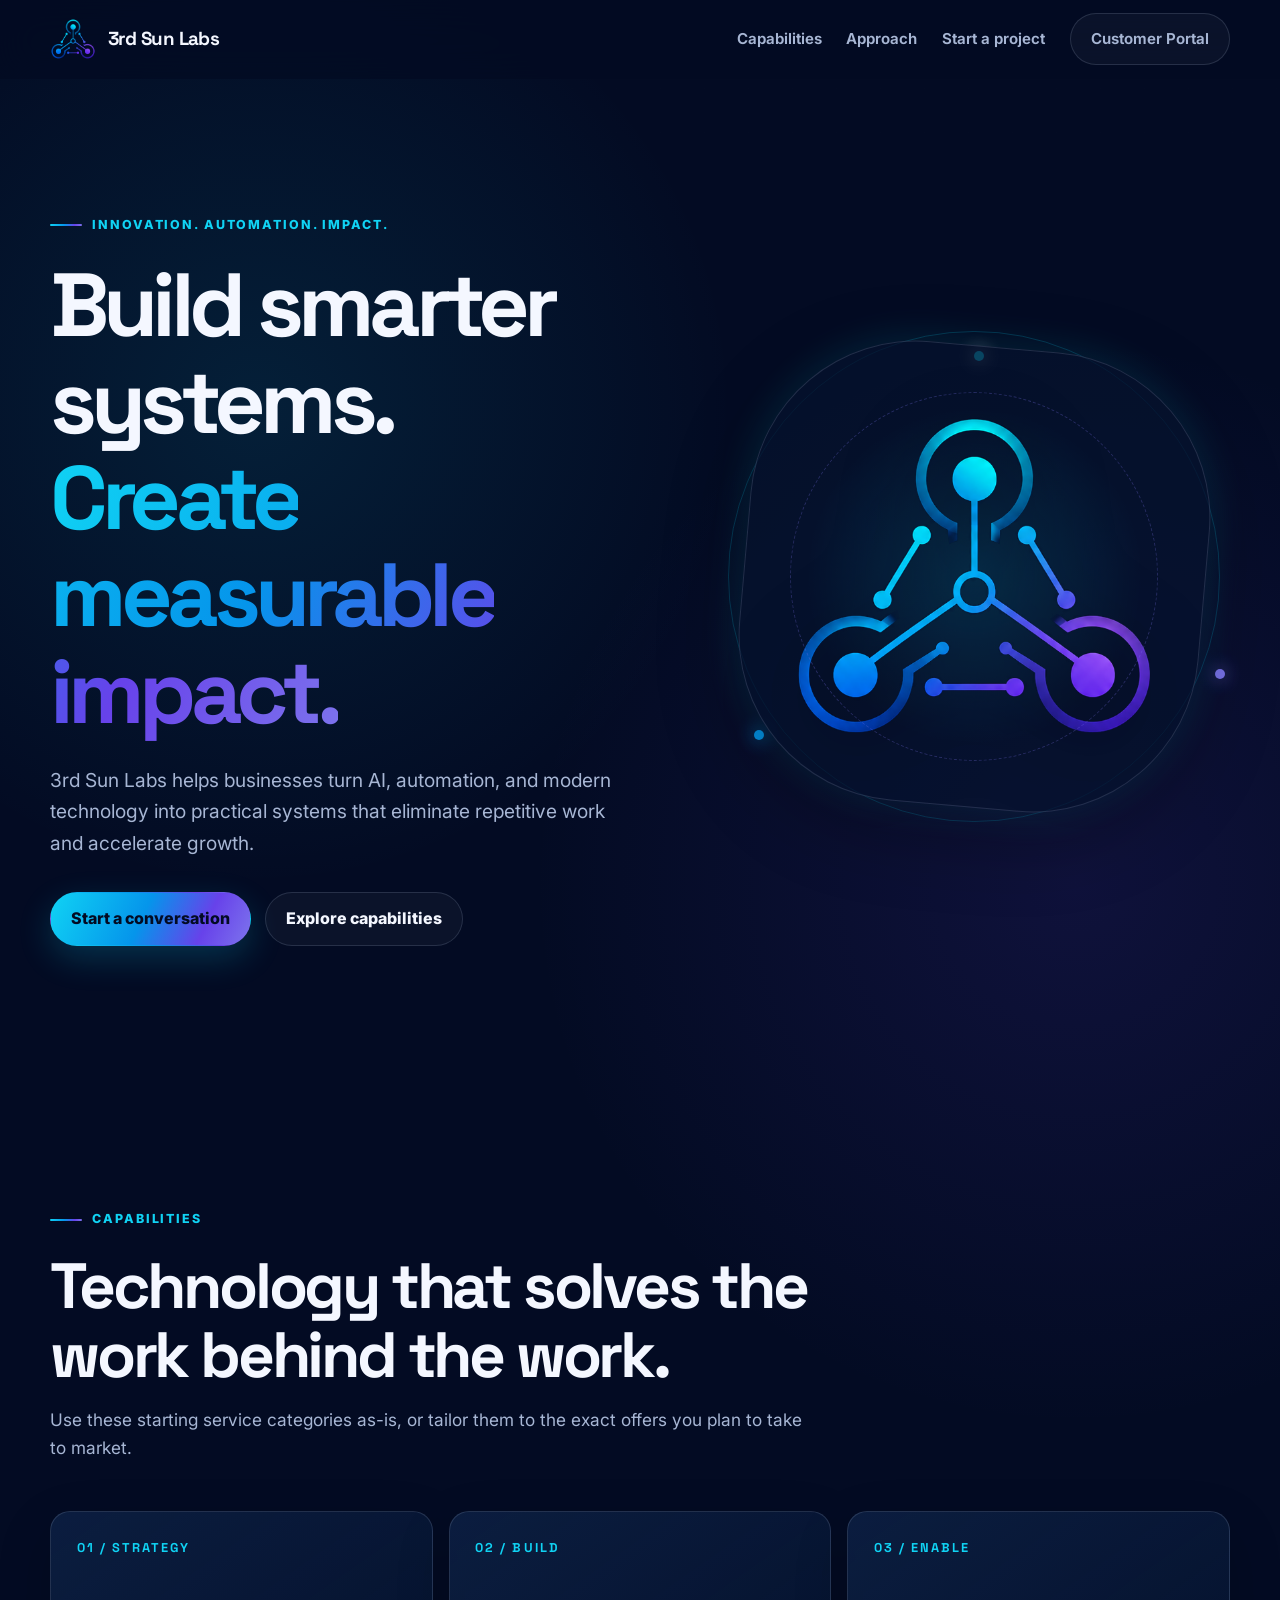
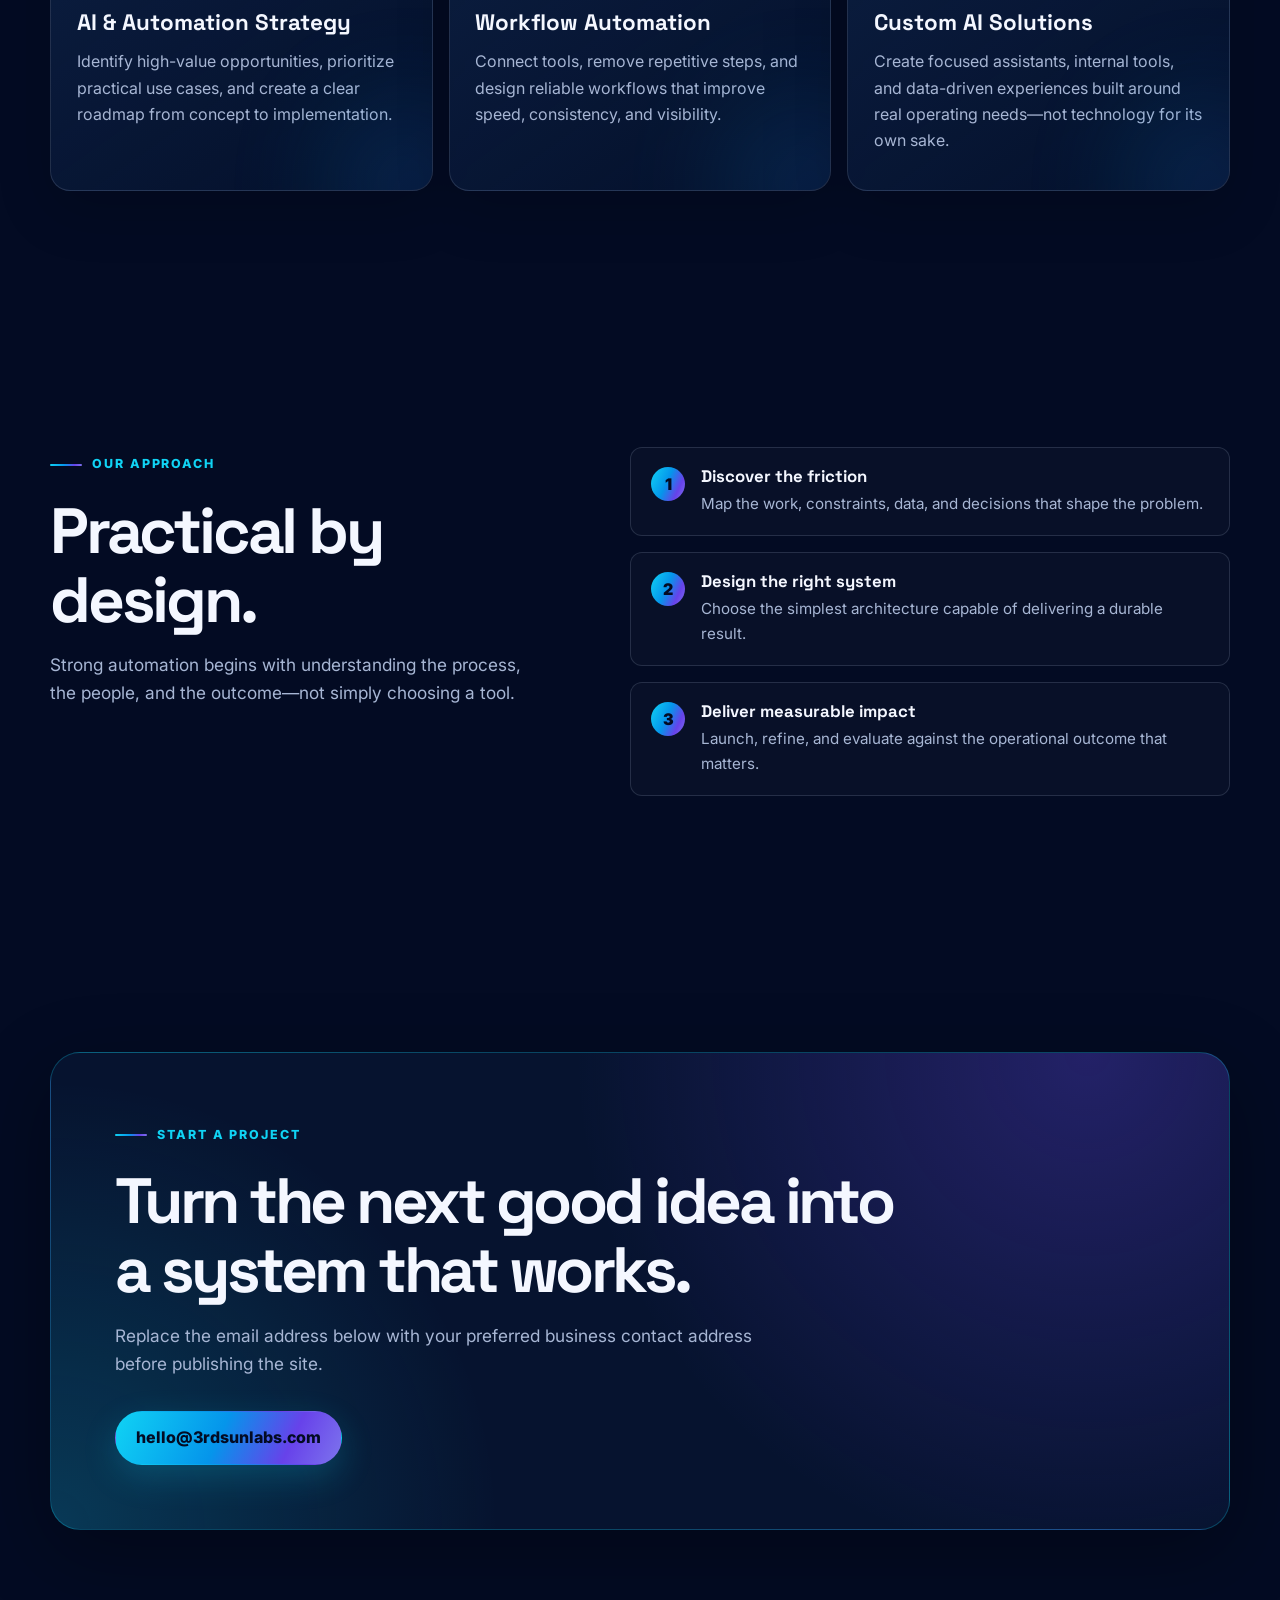
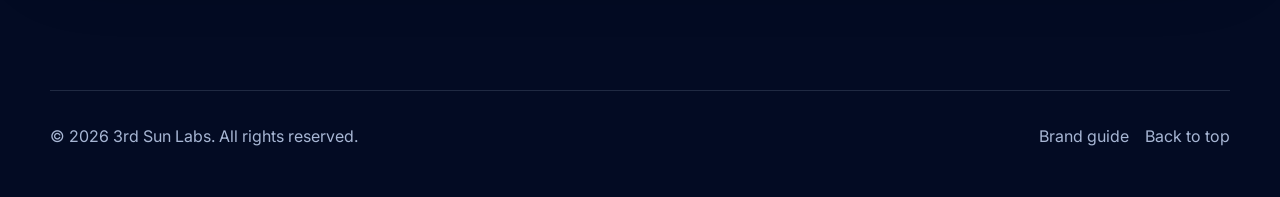
==== index.html @ 81e0de6b "Add Customer Portal nav CTA, level the header links Capabilities, Approach, and Start a project now " ====
<!doctype html>
<html lang="en">
<head>
  <meta charset="utf-8">
  <meta name="viewport" content="width=device-width, initial-scale=1">
  <title>3rd Sun Labs | Innovation. Automation. Impact.</title>
  <meta name="description" content="3rd Sun Labs helps organizations apply AI, automation, and modern systems to eliminate repetitive work and create measurable impact.">
  <meta name="theme-color" content="#030B23">

  <!-- Replace the URL below if your final domain is different. -->
  <link rel="canonical" href="https://3rdsunlabs.com/">

  <meta property="og:type" content="website">
  <meta property="og:title" content="3rd Sun Labs">
  <meta property="og:description" content="Innovation. Automation. Impact.">
  <meta property="og:image" content="assets/og-image.png">
  <meta property="og:url" content="https://3rdsunlabs.com/">
  <meta name="twitter:card" content="summary_large_image">

  <link rel="icon" href="favicon.ico" sizes="any">
  <link rel="icon" type="image/png" sizes="32x32" href="assets/favicon-32.png">
  <link rel="apple-touch-icon" href="assets/apple-touch-icon.png">
  <link rel="manifest" href="site.webmanifest">

  <link rel="preconnect" href="https://fonts.googleapis.com">
  <link rel="preconnect" href="https://fonts.gstatic.com" crossorigin>
  <link href="https://fonts.googleapis.com/css2?family=Inter:wght@400;500;600;700;800&family=Space+Grotesk:wght@500;600;700&display=swap" rel="stylesheet">
  <link rel="stylesheet" href="styles.css">
</head>
<body>
  <a class="skip-link" href="#main">Skip to content</a>

  <header class="site-header">
    <div class="container nav">
      <a class="brand" href="#top" aria-label="3rd Sun Labs home">
        <img src="assets/logo-icon-transparent.png" alt="" width="46" height="46">
        <span class="brand-name">3rd Sun Labs</span>
      </a>

      <button class="nav-toggle" type="button" aria-expanded="false" aria-controls="main-navigation" aria-label="Toggle navigation">
        ☰
      </button>

      <nav class="nav-links" id="main-navigation" aria-label="Primary navigation">
        <a href="#capabilities">Capabilities</a>
        <a href="#approach">Approach</a>
        <a href="#contact">Start a project</a>
        <!-- Placeholder: point at the client automation hub once it exists. -->
        <a class="button button-secondary" href="#">Customer Portal</a>
      </nav>
    </div>
  </header>

  <main id="main">
    <section class="hero" id="top">
      <div class="container hero-grid">
        <div>
          <div class="eyebrow">Innovation. Automation. Impact.</div>
          <h1>
            Build smarter systems.
            <span class="gradient-text">Create measurable impact.</span>
          </h1>
          <p class="hero-copy">
            3rd Sun Labs helps businesses turn AI, automation, and modern technology
            into practical systems that eliminate repetitive work and accelerate growth.
          </p>
          <div class="actions">
            <a class="button button-primary" href="#contact">Start a conversation</a>
            <a class="button button-secondary" href="#capabilities">Explore capabilities</a>
          </div>
        </div>

        <div class="hero-visual" aria-hidden="true">
          <span class="orbit-dot one"></span>
          <span class="orbit-dot two"></span>
          <span class="orbit-dot three"></span>
          <div class="hero-icon-shell">
            <img src="assets/logo-icon-transparent.png" alt="">
          </div>
        </div>
      </div>
    </section>

    <section class="section" id="capabilities">
      <div class="container">
        <div class="section-heading">
          <div class="eyebrow">Capabilities</div>
          <h2>Technology that solves the work behind the work.</h2>
          <p>
            Use these starting service categories as-is, or tailor them to the exact
            offers you plan to take to market.
          </p>
        </div>

        <div class="card-grid">
          <article class="card">
            <div class="card-number">01 / STRATEGY</div>
            <h3>AI &amp; Automation Strategy</h3>
            <p>
              Identify high-value opportunities, prioritize practical use cases, and
              create a clear roadmap from concept to implementation.
            </p>
          </article>

          <article class="card">
            <div class="card-number">02 / BUILD</div>
            <h3>Workflow Automation</h3>
            <p>
              Connect tools, remove repetitive steps, and design reliable workflows
              that improve speed, consistency, and visibility.
            </p>
          </article>

          <article class="card">
            <div class="card-number">03 / ENABLE</div>
            <h3>Custom AI Solutions</h3>
            <p>
              Create focused assistants, internal tools, and data-driven experiences
              built around real operating needs—not technology for its own sake.
            </p>
          </article>
        </div>
      </div>
    </section>

    <section class="section" id="approach">
      <div class="container split">
        <div class="section-heading">
          <div class="eyebrow">Our approach</div>
          <h2>Practical by design.</h2>
          <p>
            Strong automation begins with understanding the process, the people, and
            the outcome—not simply choosing a tool.
          </p>
        </div>

        <div class="principles">
          <article class="principle">
            <div class="principle-mark">1</div>
            <div>
              <h3>Discover the friction</h3>
              <p>Map the work, constraints, data, and decisions that shape the problem.</p>
            </div>
          </article>

          <article class="principle">
            <div class="principle-mark">2</div>
            <div>
              <h3>Design the right system</h3>
              <p>Choose the simplest architecture capable of delivering a durable result.</p>
            </div>
          </article>

          <article class="principle">
            <div class="principle-mark">3</div>
            <div>
              <h3>Deliver measurable impact</h3>
              <p>Launch, refine, and evaluate against the operational outcome that matters.</p>
            </div>
          </article>
        </div>
      </div>
    </section>

    <section class="section" id="contact">
      <div class="container">
        <div class="cta">
          <div class="eyebrow">Start a project</div>
          <h2>Turn the next good idea into a system that works.</h2>
          <p>
            Replace the email address below with your preferred business contact address
            before publishing the site.
          </p>
          <a class="button button-primary" href="mailto:hello@3rdsunlabs.com">
            hello@3rdsunlabs.com
          </a>
        </div>
      </div>
    </section>
  </main>

  <footer class="site-footer">
    <div class="container footer-inner">
      <p>© <span data-year></span> 3rd Sun Labs. All rights reserved.</p>
      <div class="footer-links">
        <a href="brand-guide.html">Brand guide</a>
        <a href="#top">Back to top</a>
      </div>
    </div>
  </footer>

  <script src="script.js"></script>
</body>
</html>
---- styles.css ----
@import url("./tokens.css");

*,
*::before,
*::after {
  box-sizing: border-box;
}

html {
  scroll-behavior: smooth;
}

body {
  margin: 0;
  min-width: 320px;
  background:
    radial-gradient(circle at 20% 12%, rgba(16, 211, 244, 0.10), transparent 30rem),
    radial-gradient(circle at 84% 26%, rgba(103, 66, 234, 0.12), transparent 34rem),
    var(--color-bg);
  color: var(--color-text);
  font-family: var(--font-body);
  line-height: 1.65;
  text-rendering: optimizeLegibility;
}

body::before {
  content: "";
  position: fixed;
  inset: 0;
  z-index: -1;
  opacity: 0.20;
  pointer-events: none;
  background-image:
    linear-gradient(rgba(255, 255, 255, 0.025) 1px, transparent 1px),
    linear-gradient(90deg, rgba(255, 255, 255, 0.025) 1px, transparent 1px);
  background-size: 44px 44px;
  mask-image: linear-gradient(to bottom, black, transparent 78%);
}

img {
  max-width: 100%;
  display: block;
}

a {
  color: inherit;
}

button,
input,
textarea {
  font: inherit;
}

.container {
  width: min(calc(100% - 2rem), var(--container));
  margin-inline: auto;
}

.skip-link {
  position: fixed;
  top: 0.75rem;
  left: 0.75rem;
  z-index: 999;
  transform: translateY(-150%);
  padding: 0.75rem 1rem;
  color: var(--navy-950);
  background: var(--white);
  border-radius: 0.5rem;
}

.skip-link:focus {
  transform: none;
}

.site-header {
  position: sticky;
  top: 0;
  z-index: 20;
  border-bottom: 1px solid transparent;
  background: rgba(3, 11, 35, 0.68);
  backdrop-filter: blur(18px);
  transition: border-color var(--transition), background var(--transition);
}

.site-header.is-scrolled {
  border-color: var(--color-border);
  background: rgba(3, 11, 35, 0.90);
}

.nav {
  min-height: 78px;
  display: flex;
  align-items: center;
  justify-content: space-between;
  gap: 1.25rem;
}

.brand {
  display: inline-flex;
  align-items: center;
  gap: 0.75rem;
  color: var(--white);
  text-decoration: none;
  font-family: var(--font-display);
  font-weight: 700;
  letter-spacing: -0.035em;
}

.brand img {
  width: 46px;
  height: 46px;
  object-fit: contain;
}

.brand-name {
  font-size: 1.18rem;
}

.nav-links {
  display: flex;
  align-items: center;
  gap: 1.55rem;
}

.nav-links a {
  color: var(--color-text-muted);
  text-decoration: none;
  font-size: 0.94rem;
  font-weight: 650;
  transition: color var(--transition);
}

.nav-links a:hover,
.nav-links a:focus-visible {
  color: var(--white);
}

.nav-toggle {
  display: none;
  width: 44px;
  height: 44px;
  border: 1px solid var(--color-border);
  border-radius: 12px;
  color: var(--white);
  background: rgba(255, 255, 255, 0.04);
}

.hero {
  min-height: calc(100vh - 78px);
  display: grid;
  align-items: center;
  padding: clamp(5rem, 10vw, 8rem) 0;
  overflow: hidden;
}

.hero-grid {
  display: grid;
  grid-template-columns: minmax(0, 1.05fr) minmax(380px, 0.95fr);
  align-items: center;
  gap: clamp(3rem, 8vw, 7rem);
}

.eyebrow {
  display: inline-flex;
  align-items: center;
  gap: 0.65rem;
  margin-bottom: 1.35rem;
  color: var(--cyan-400);
  font-size: 0.78rem;
  font-weight: 800;
  letter-spacing: 0.15em;
  text-transform: uppercase;
}

.eyebrow::before {
  content: "";
  width: 32px;
  height: 2px;
  background: var(--brand-gradient);
  border-radius: 999px;
}

h1,
h2,
h3 {
  margin-top: 0;
  font-family: var(--font-display);
  line-height: 1.08;
}

h1 {
  max-width: 790px;
  margin-bottom: 1.5rem;
  font-size: clamp(3rem, 7vw, 6.6rem);
  letter-spacing: -0.065em;
}

.gradient-text {
  color: transparent;
  background: var(--brand-gradient);
  background-clip: text;
  -webkit-background-clip: text;
}

.hero-copy {
  max-width: 690px;
  margin: 0 0 2rem;
  color: var(--color-text-muted);
  font-size: clamp(1.05rem, 1.5vw, 1.22rem);
}

.actions {
  display: flex;
  flex-wrap: wrap;
  gap: 0.9rem;
}

.button {
  min-height: 50px;
  display: inline-flex;
  align-items: center;
  justify-content: center;
  padding: 0.8rem 1.25rem;
  border: 1px solid transparent;
  border-radius: 999px;
  text-decoration: none;
  font-weight: 800;
  transition:
    transform var(--transition),
    border-color var(--transition),
    background var(--transition),
    box-shadow var(--transition);
}

.button:hover {
  transform: translateY(-2px);
}

.button-primary {
  color: var(--navy-950);
  background: var(--brand-gradient);
  box-shadow: 0 12px 34px rgba(16, 211, 244, 0.2);
}

.button-secondary {
  color: var(--white);
  border-color: var(--color-border);
  background: rgba(255, 255, 255, 0.035);
}

.button-secondary:hover {
  border-color: rgba(16, 211, 244, 0.52);
  background: rgba(16, 211, 244, 0.07);
}

.hero-visual {
  position: relative;
  aspect-ratio: 1;
  display: grid;
  place-items: center;
}

.hero-visual::before,
.hero-visual::after {
  content: "";
  position: absolute;
  border-radius: 50%;
}

.hero-visual::before {
  inset: 2%;
  border: 1px solid rgba(16, 211, 244, 0.20);
  animation: spin 28s linear infinite;
}

.hero-visual::after {
  inset: 14%;
  border: 1px dashed rgba(125, 116, 237, 0.28);
  animation: spin-reverse 22s linear infinite;
}

.hero-icon-shell {
  width: min(90%, 520px);
  aspect-ratio: 1;
  position: relative;
  display: grid;
  place-items: center;
  border: 1px solid var(--color-border);
  border-radius: 36%;
  background:
    radial-gradient(circle, rgba(16, 211, 244, 0.15), transparent 52%),
    rgba(6, 19, 47, 0.74);
  box-shadow: var(--surface-shadow), var(--brand-glow);
  transform: rotate(5deg);
}

.hero-icon-shell img {
  width: 82%;
  transform: rotate(-5deg);
  filter: drop-shadow(0 22px 38px rgba(0, 0, 0, 0.34));
}

.orbit-dot {
  position: absolute;
  width: 10px;
  height: 10px;
  border-radius: 50%;
  background: var(--cyan-400);
  box-shadow: 0 0 18px currentColor;
}

.orbit-dot.one {
  top: 6%;
  left: 50%;
}

.orbit-dot.two {
  right: 1%;
  bottom: 30%;
  color: var(--violet-400);
  background: currentColor;
}

.orbit-dot.three {
  left: 7%;
  bottom: 18%;
  color: var(--blue-500);
  background: currentColor;
}

.section {
  padding: clamp(5rem, 10vw, 8rem) 0;
}

.section-heading {
  max-width: 760px;
  margin-bottom: 3rem;
}

.section-heading h2 {
  margin-bottom: 1rem;
  font-size: clamp(2.2rem, 5vw, 4rem);
  letter-spacing: -0.05em;
}

.section-heading p {
  margin: 0;
  color: var(--color-text-muted);
  font-size: 1.08rem;
}

.card-grid {
  display: grid;
  grid-template-columns: repeat(3, minmax(0, 1fr));
  gap: 1rem;
}

.card {
  position: relative;
  min-height: 280px;
  padding: 1.6rem;
  overflow: hidden;
  border: 1px solid var(--color-border);
  border-radius: var(--radius-md);
  background: linear-gradient(
    145deg,
    rgba(13, 33, 69, 0.84),
    rgba(6, 19, 47, 0.62)
  );
  box-shadow: 0 20px 55px rgba(0, 0, 0, 0.16);
  transition: transform var(--transition), border-color var(--transition);
}

.card:hover {
  transform: translateY(-5px);
  border-color: rgba(16, 211, 244, 0.40);
}

.card::after {
  content: "";
  position: absolute;
  width: 150px;
  height: 150px;
  right: -55px;
  bottom: -70px;
  border-radius: 50%;
  background: var(--brand-gradient);
  filter: blur(60px);
  opacity: 0.22;
}

.card-number {
  margin-bottom: 3.3rem;
  color: var(--cyan-400);
  font-family: var(--font-display);
  font-size: 0.8rem;
  font-weight: 800;
  letter-spacing: 0.16em;
}

.card h3 {
  margin-bottom: 0.8rem;
  font-size: 1.4rem;
}

.card p {
  margin: 0;
  color: var(--color-text-muted);
}

.split {
  display: grid;
  grid-template-columns: 0.9fr 1.1fr;
  gap: clamp(2rem, 7vw, 6rem);
  align-items: start;
}

.principles {
  display: grid;
  gap: 1rem;
}

.principle {
  display: grid;
  grid-template-columns: auto 1fr;
  gap: 1rem;
  padding: 1.2rem 1.25rem;
  border: 1px solid var(--color-border);
  border-radius: var(--radius-sm);
  background: rgba(255, 255, 255, 0.025);
}

.principle-mark {
  width: 34px;
  height: 34px;
  display: grid;
  place-items: center;
  border-radius: 50%;
  color: var(--navy-950);
  background: var(--brand-gradient);
  font-weight: 900;
}

.principle h3 {
  margin-bottom: 0.35rem;
  font-size: 1.05rem;
}

.principle p {
  margin: 0;
  color: var(--color-text-muted);
  font-size: 0.95rem;
}

.cta {
  padding: clamp(2rem, 5vw, 4rem);
  border: 1px solid rgba(16, 211, 244, 0.26);
  border-radius: var(--radius-lg);
  background:
    radial-gradient(circle at 88% 0%, rgba(103, 66, 234, 0.30), transparent 32rem),
    radial-gradient(circle at 0% 100%, rgba(16, 211, 244, 0.20), transparent 28rem),
    var(--color-surface);
  box-shadow: var(--surface-shadow);
}

.cta h2 {
  max-width: 800px;
  margin-bottom: 1rem;
  font-size: clamp(2.3rem, 5vw, 4.5rem);
  letter-spacing: -0.055em;
}

.cta p {
  max-width: 680px;
  margin: 0 0 2rem;
  color: var(--color-text-muted);
  font-size: 1.08rem;
}

.site-footer {
  padding: 2rem 0 3rem;
  color: var(--color-text-muted);
}

.footer-inner {
  display: flex;
  align-items: center;
  justify-content: space-between;
  gap: 1rem;
  padding-top: 2rem;
  border-top: 1px solid var(--color-border);
}

.footer-inner p {
  margin: 0;
}

.footer-links {
  display: flex;
  gap: 1rem;
}

.footer-links a {
  text-decoration: none;
}

@keyframes spin {
  to {
    transform: rotate(360deg);
  }
}

@keyframes spin-reverse {
  to {
    transform: rotate(-360deg);
  }
}

@media (prefers-reduced-motion: reduce) {
  *,
  *::before,
  *::after {
    scroll-behavior: auto !important;
    animation-duration: 0.001ms !important;
    animation-iteration-count: 1 !important;
  }
}

@media (max-width: 900px) {
  .hero {
    min-height: auto;
  }

  .hero-grid,
  .split {
    grid-template-columns: 1fr;
  }

  .hero-visual {
    width: min(100%, 650px);
    margin-inline: auto;
  }

  .card-grid {
    grid-template-columns: 1fr;
  }
}

/* Nav collapses earlier than the other breakpoints: four links plus the
   Customer Portal pill run out of room before 720px. */
@media (max-width: 860px) {
  .nav-toggle {
    display: inline-grid;
    place-items: center;
  }

  .nav-links {
    position: absolute;
    top: calc(100% + 1px);
    left: 1rem;
    right: 1rem;
    display: none;
    align-items: stretch;
    flex-direction: column;
    padding: 1rem;
    border: 1px solid var(--color-border);
    border-radius: 16px;
    background: rgba(3, 11, 35, 0.98);
    box-shadow: var(--surface-shadow);
  }

  .nav-links.is-open {
    display: flex;
  }

  .nav-links .button {
    width: 100%;
  }
}

@media (max-width: 720px) {
  h1 {
    font-size: clamp(2.8rem, 16vw, 4.7rem);
  }

  .footer-inner {
    align-items: flex-start;
    flex-direction: column;
  }
}
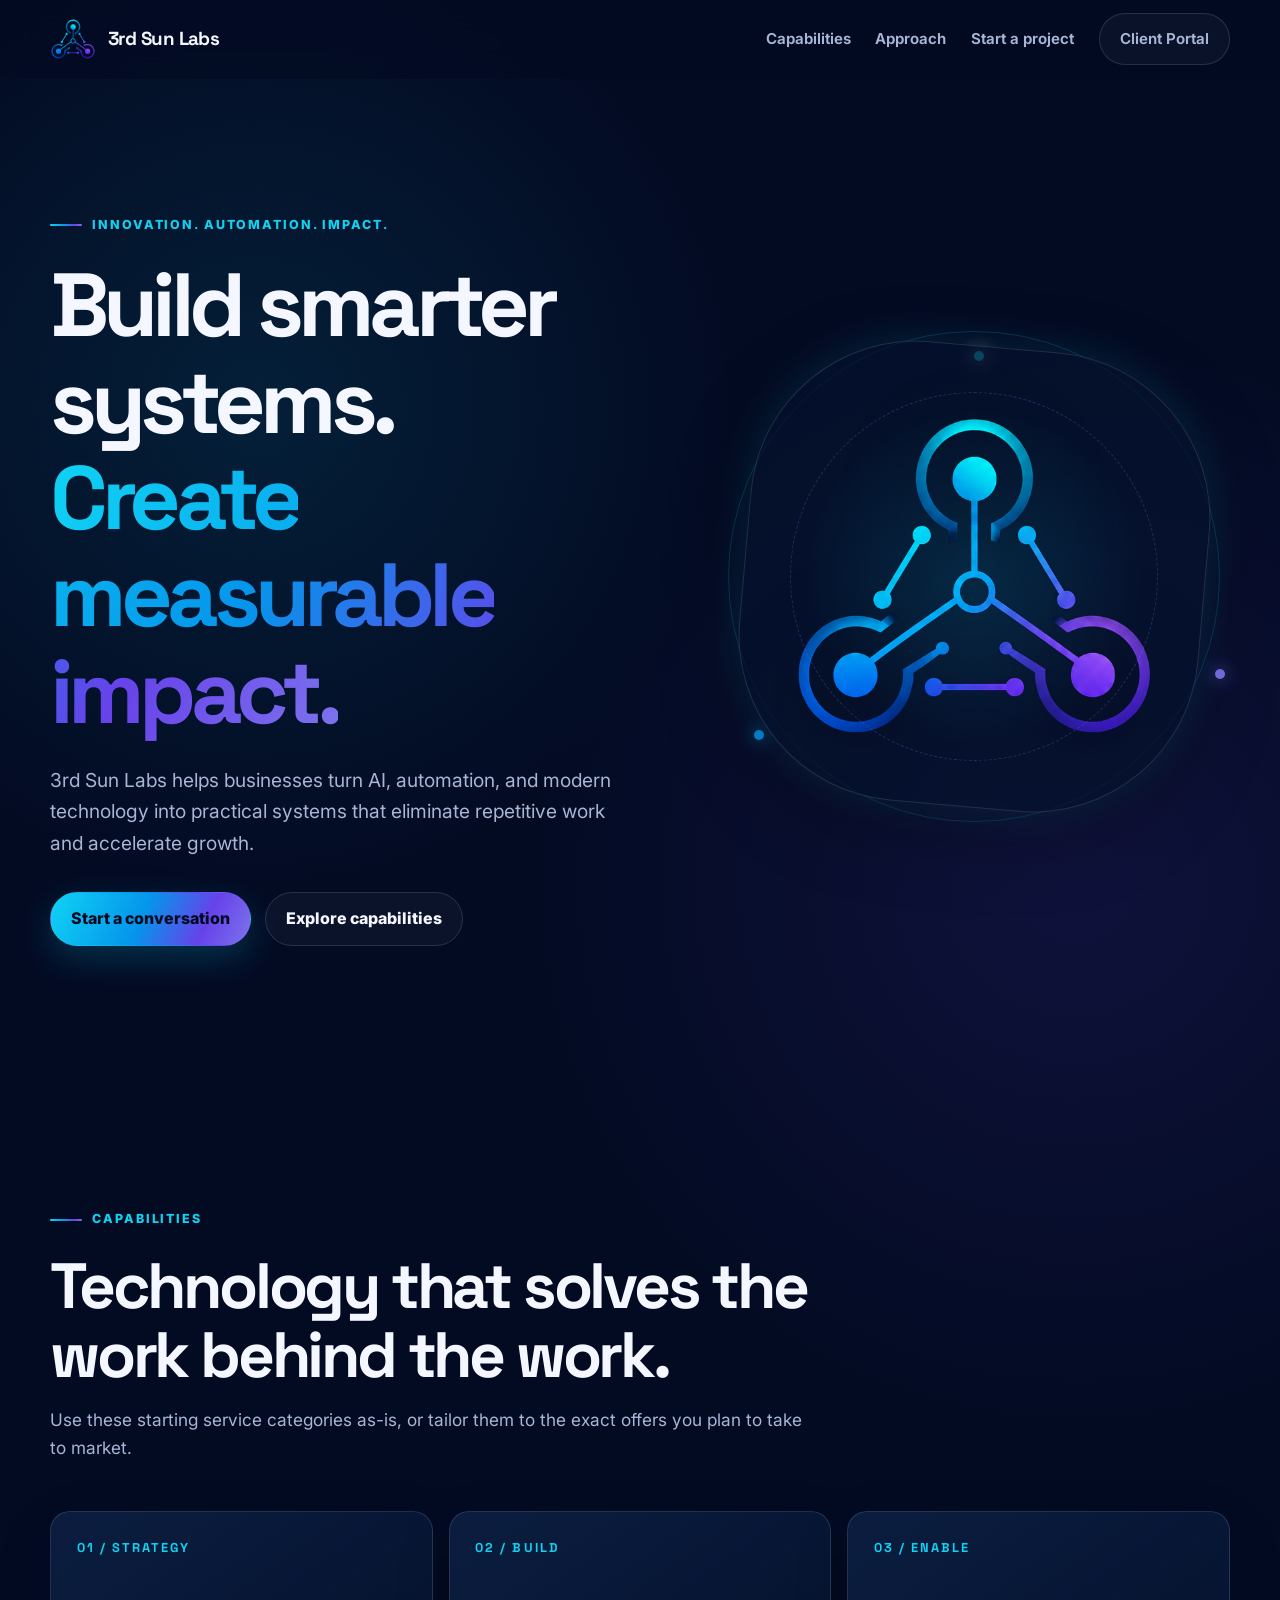
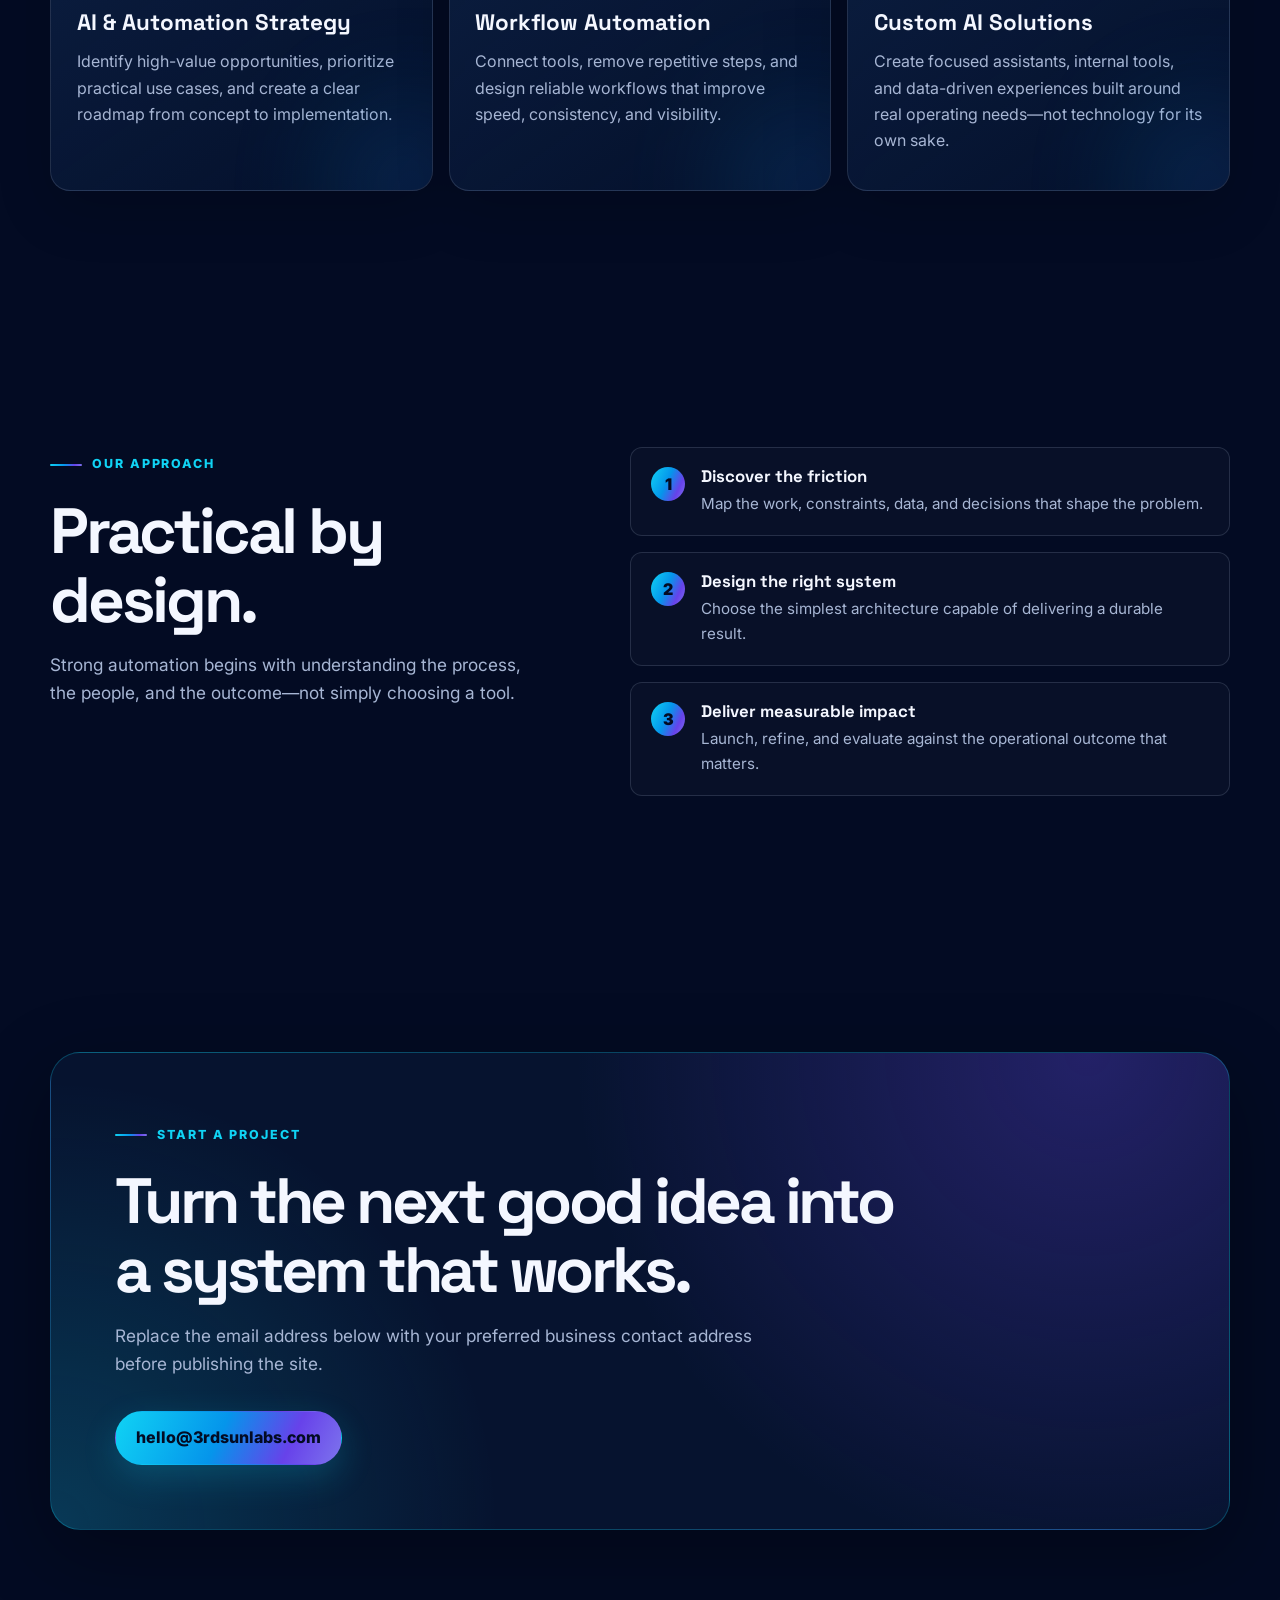
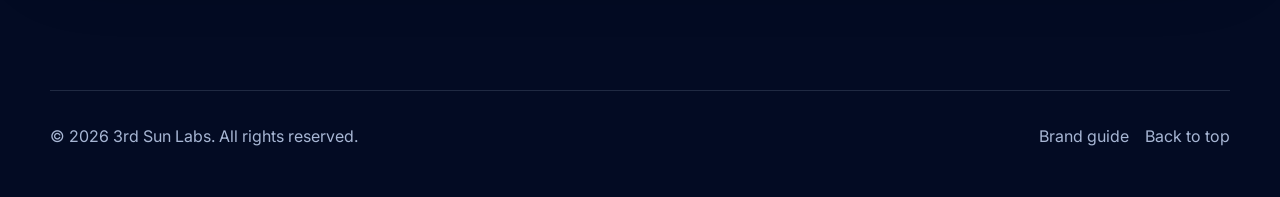
==== commit a1a7bf77: "Rename Customer Portal nav link to Client Portal Co-Authored-By: Claude Opus 5 (1M context) <noreply" ====
--- a/index.html
+++ b/index.html
@@ -46,7 +46,7 @@
         <a href="#approach">Approach</a>
         <a href="#contact">Start a project</a>
         <!-- Placeholder: point at the client automation hub once it exists. -->
-        <a class="button button-secondary" href="#">Customer Portal</a>
+        <a class="button button-secondary" href="#">Client Portal</a>
       </nav>
     </div>
   </header>
--- a/styles.css
+++ b/styles.css
@@ -548,7 +548,7 @@
 }
 
 /* Nav collapses earlier than the other breakpoints: four links plus the
-   Customer Portal pill run out of room before 720px. */
+   Client Portal pill run out of room before 720px. */
 @media (max-width: 860px) {
   .nav-toggle {
     display: inline-grid;
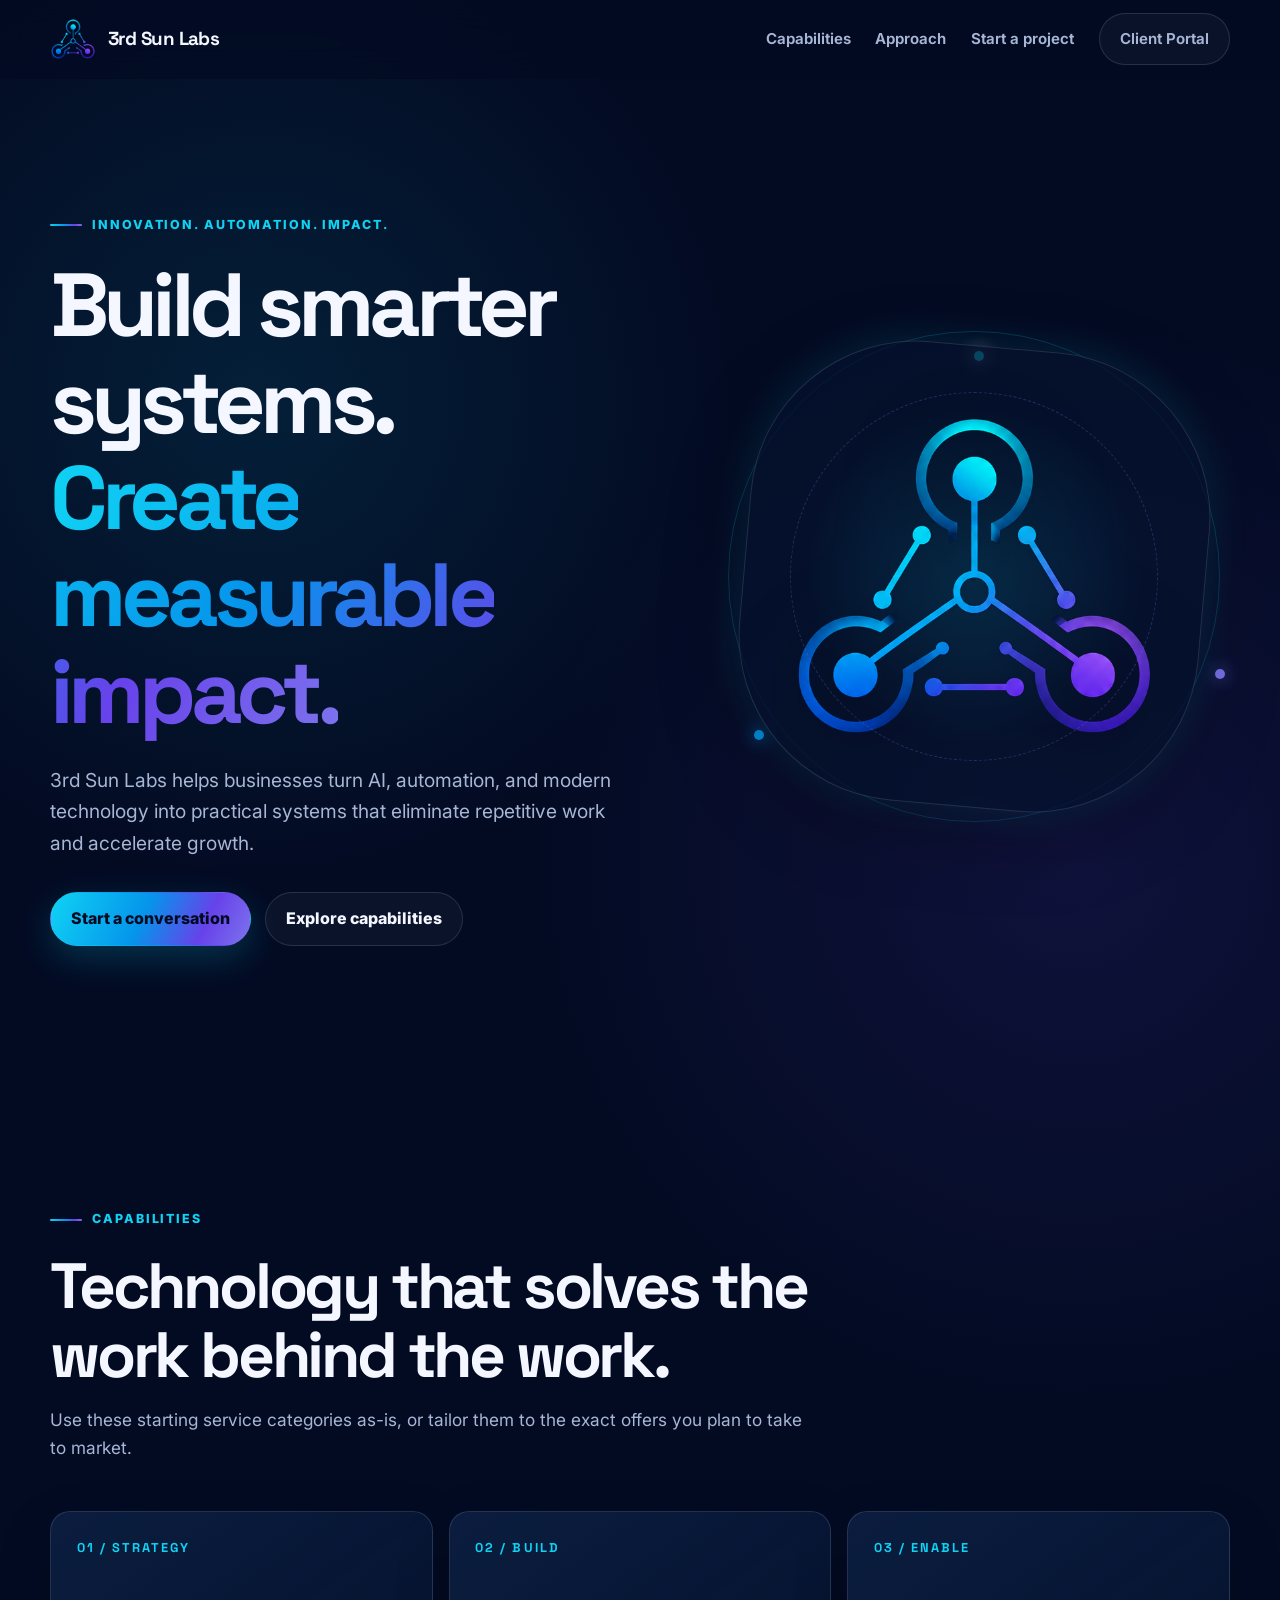
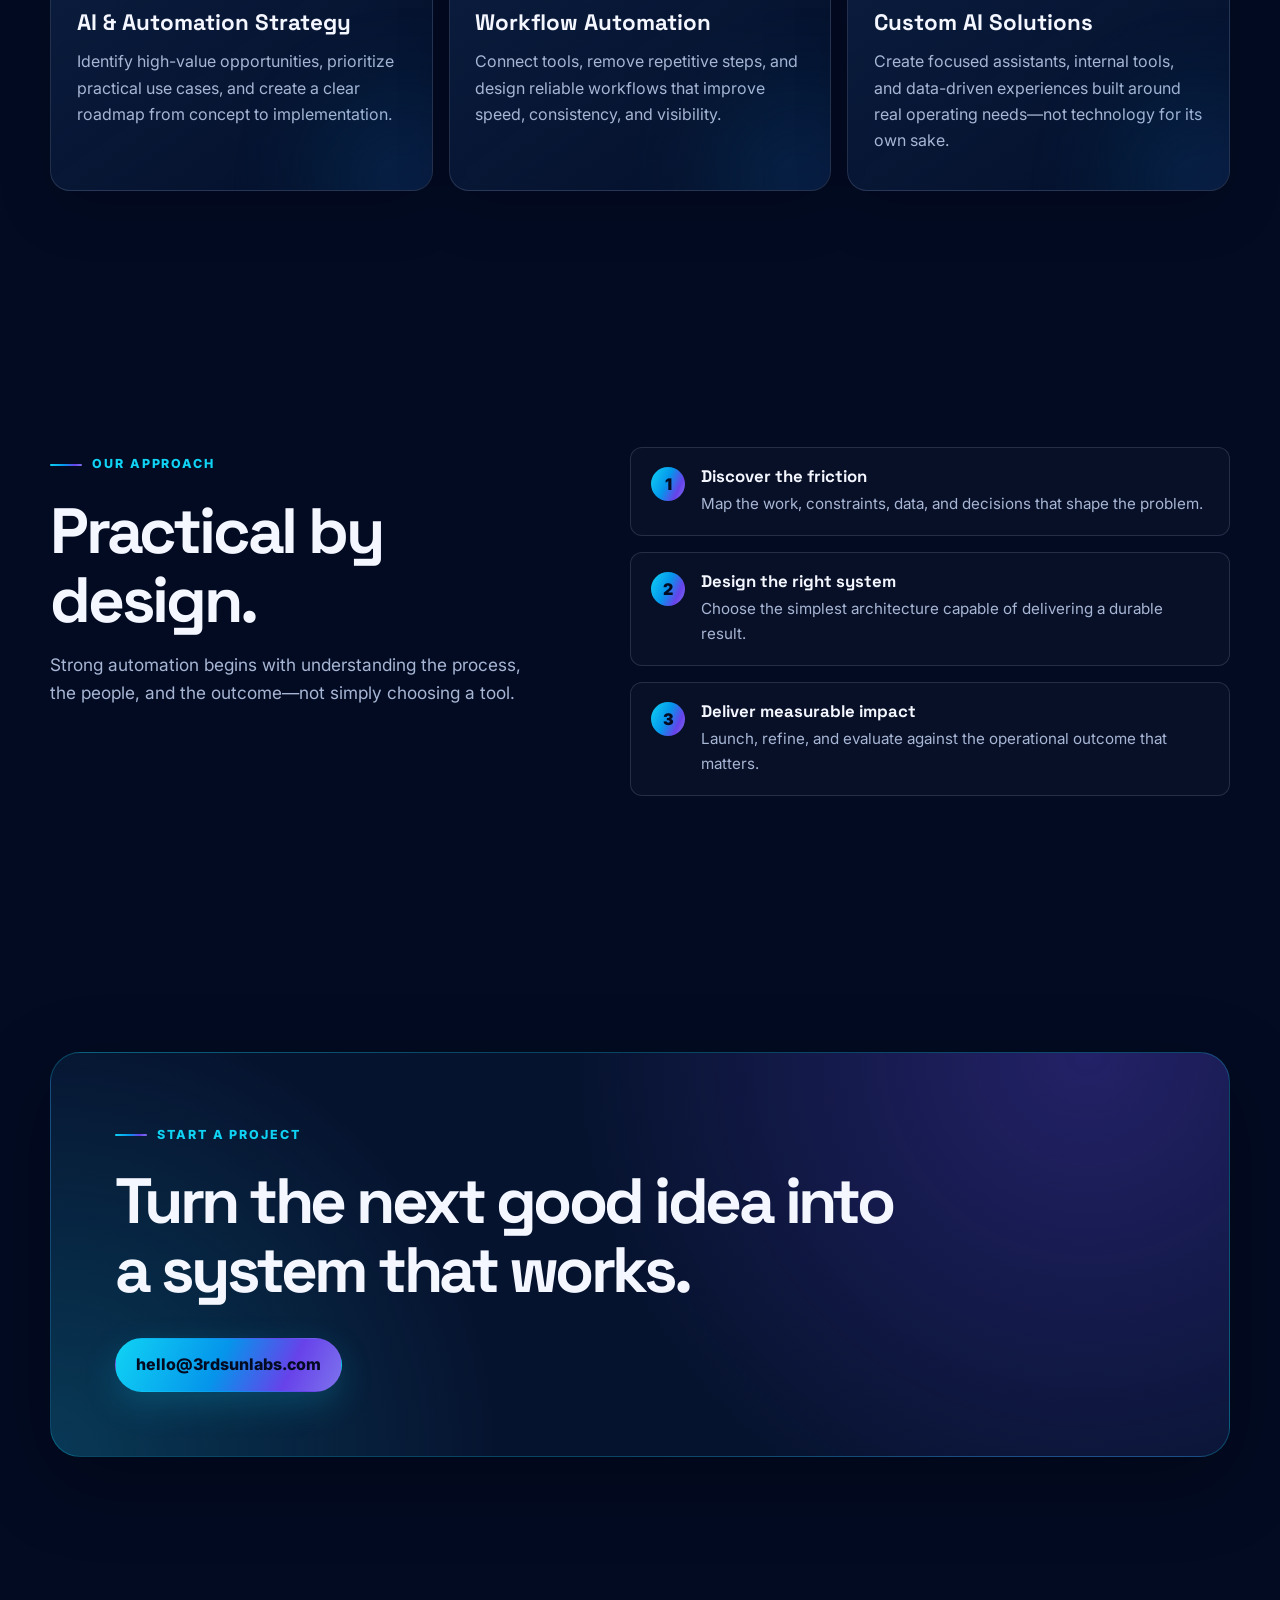
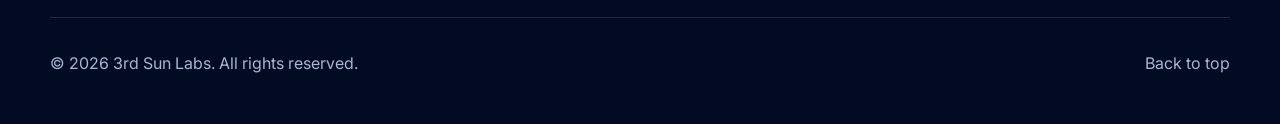
==== commit 2ae96098: "Drop placeholder CTA copy and the brand guide footer link The CTA paragraph was setup instructions a" ====
--- a/index.html
+++ b/index.html
@@ -167,10 +167,6 @@
         <div class="cta">
           <div class="eyebrow">Start a project</div>
           <h2>Turn the next good idea into a system that works.</h2>
-          <p>
-            Replace the email address below with your preferred business contact address
-            before publishing the site.
-          </p>
           <a class="button button-primary" href="mailto:hello@3rdsunlabs.com">
             hello@3rdsunlabs.com
           </a>
@@ -183,7 +179,6 @@
     <div class="container footer-inner">
       <p>© <span data-year></span> 3rd Sun Labs. All rights reserved.</p>
       <div class="footer-links">
-        <a href="brand-guide.html">Brand guide</a>
         <a href="#top">Back to top</a>
       </div>
     </div>
--- a/styles.css
+++ b/styles.css
@@ -466,7 +466,9 @@
 
 .cta h2 {
   max-width: 800px;
-  margin-bottom: 1rem;
+  /* Carries the full gap down to the button now that the CTA has no
+     paragraph between them. Drop back to 1rem if copy is added back. */
+  margin-bottom: 2rem;
   font-size: clamp(2.3rem, 5vw, 4.5rem);
   letter-spacing: -0.055em;
 }
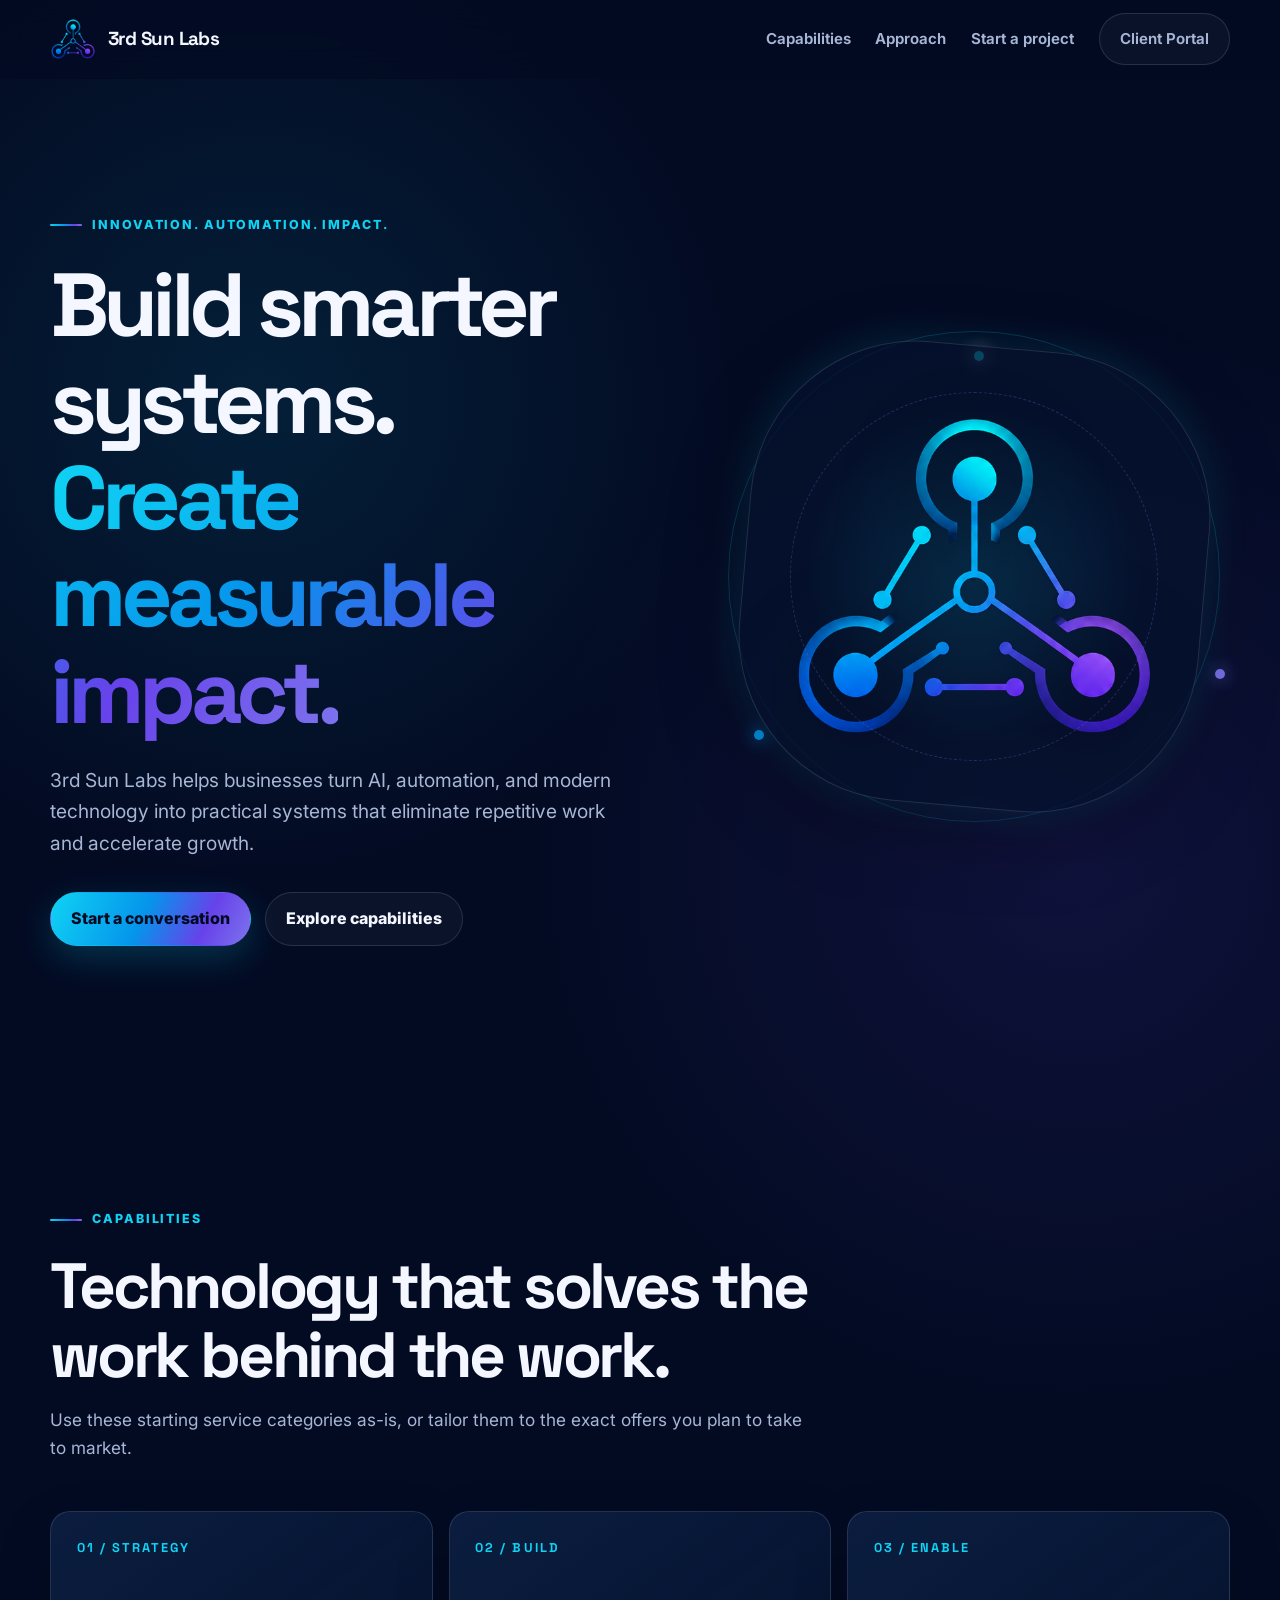
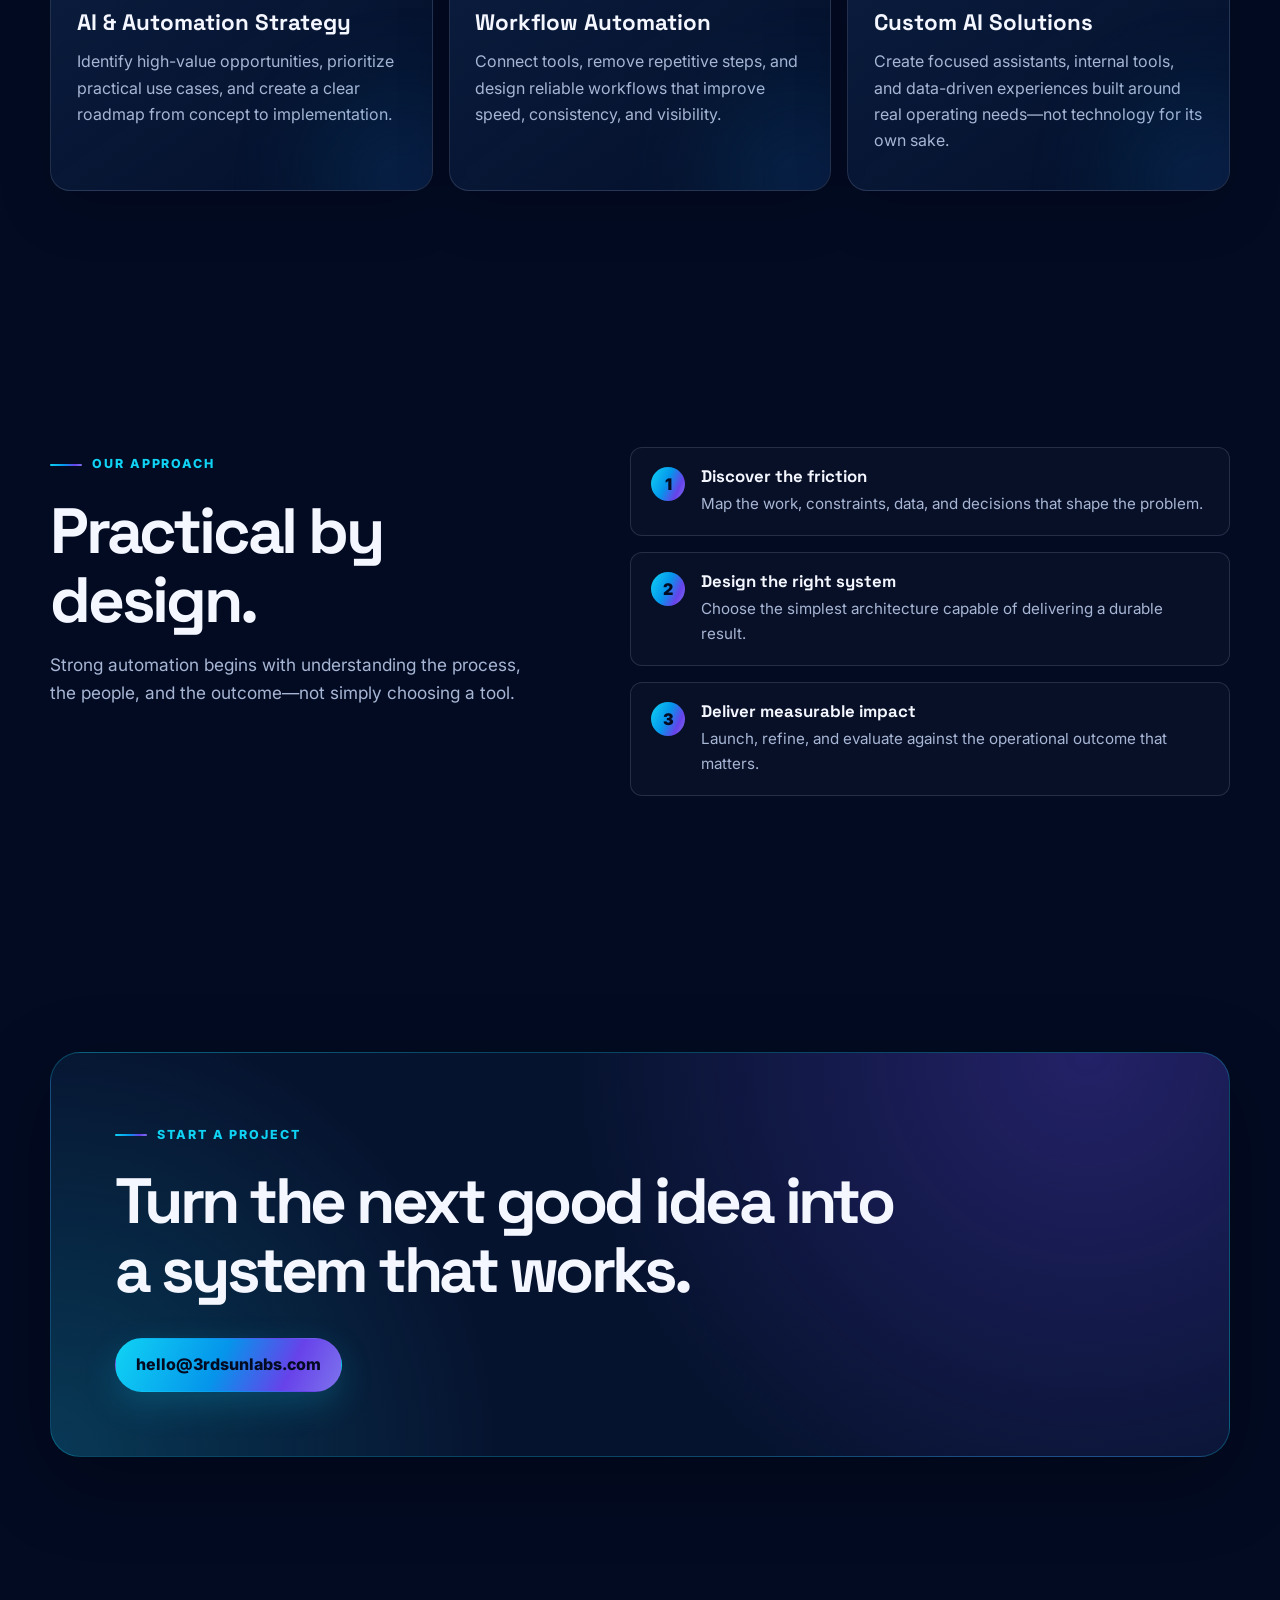
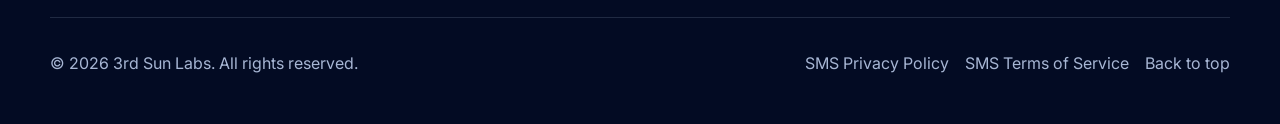
==== commit 34f55d7a: "Publish the SMS privacy policy and terms at /privacy and /terms A2P 10DLC registration needs both do" ====
--- a/index.html
+++ b/index.html
@@ -179,6 +179,8 @@
     <div class="container footer-inner">
       <p>© <span data-year></span> 3rd Sun Labs. All rights reserved.</p>
       <div class="footer-links">
+        <a href="/privacy">SMS Privacy Policy</a>
+        <a href="/terms">SMS Terms of Service</a>
         <a href="#top">Back to top</a>
       </div>
     </div>
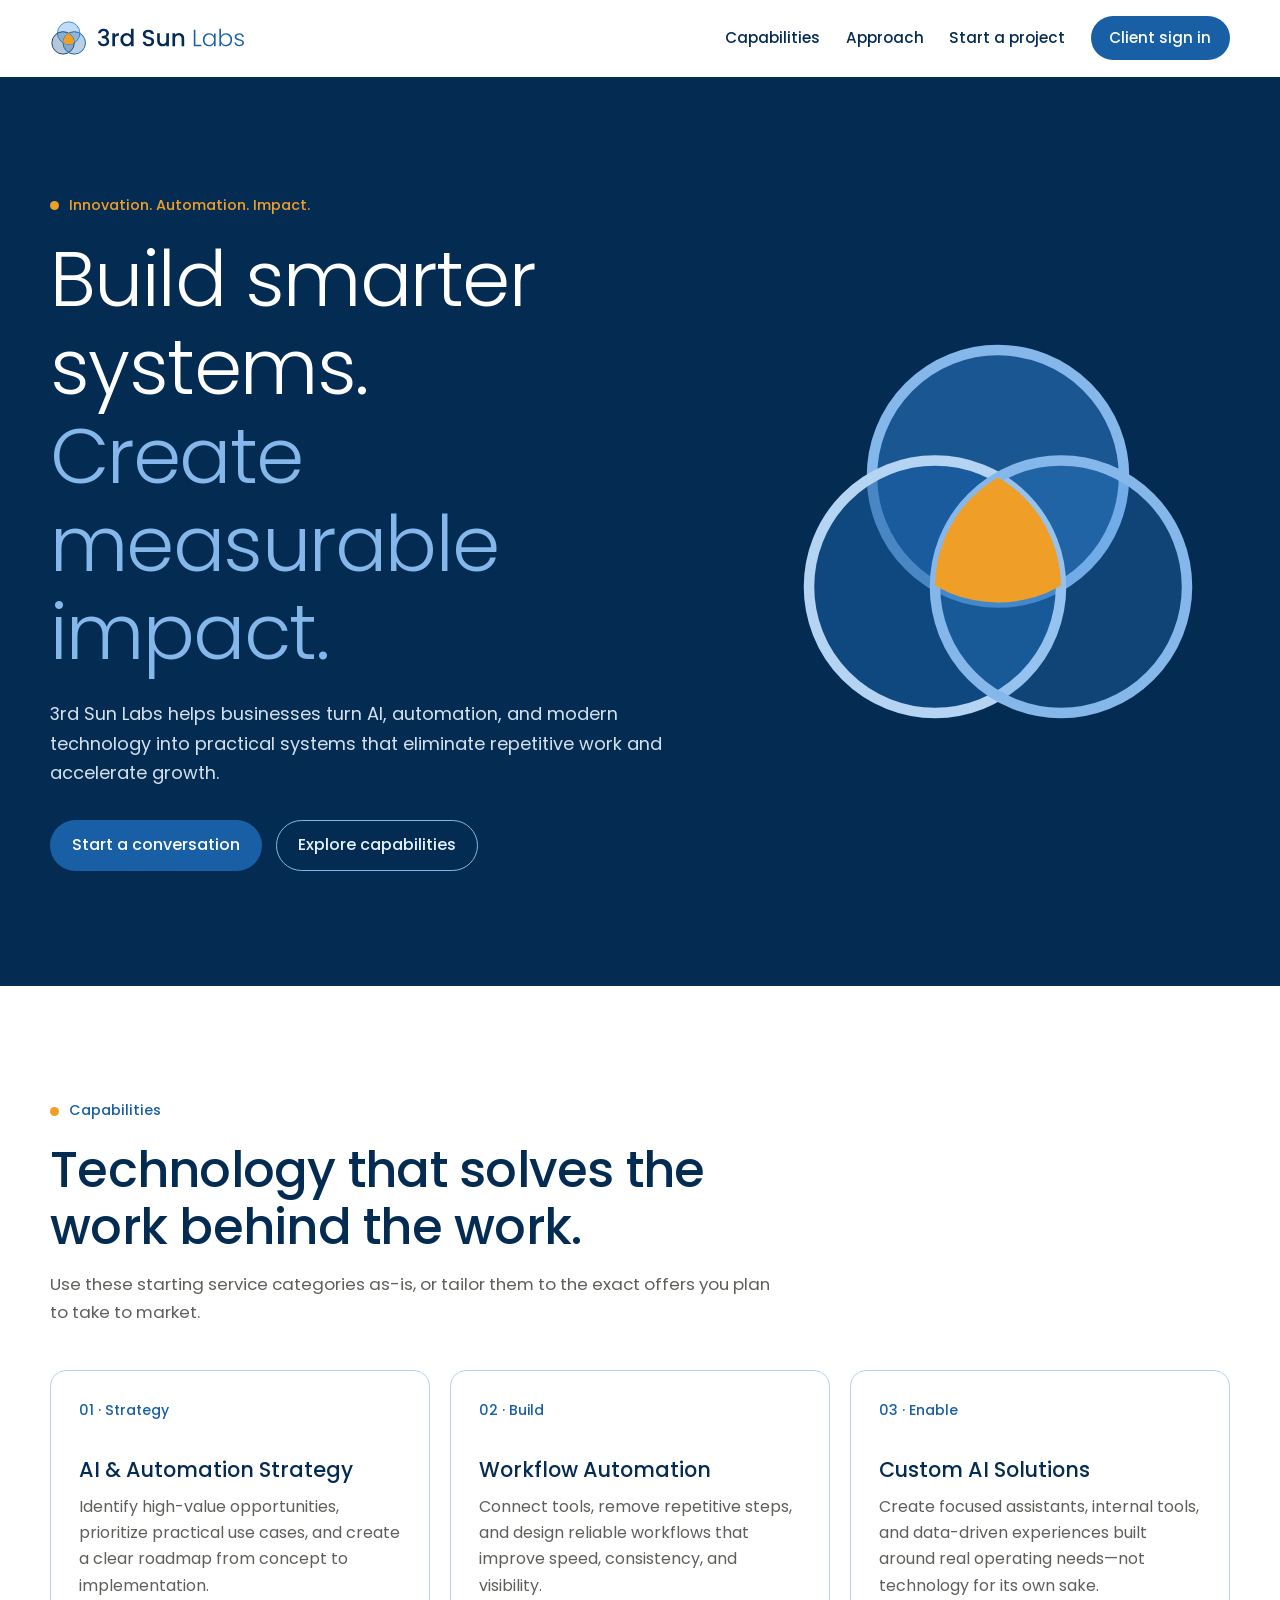
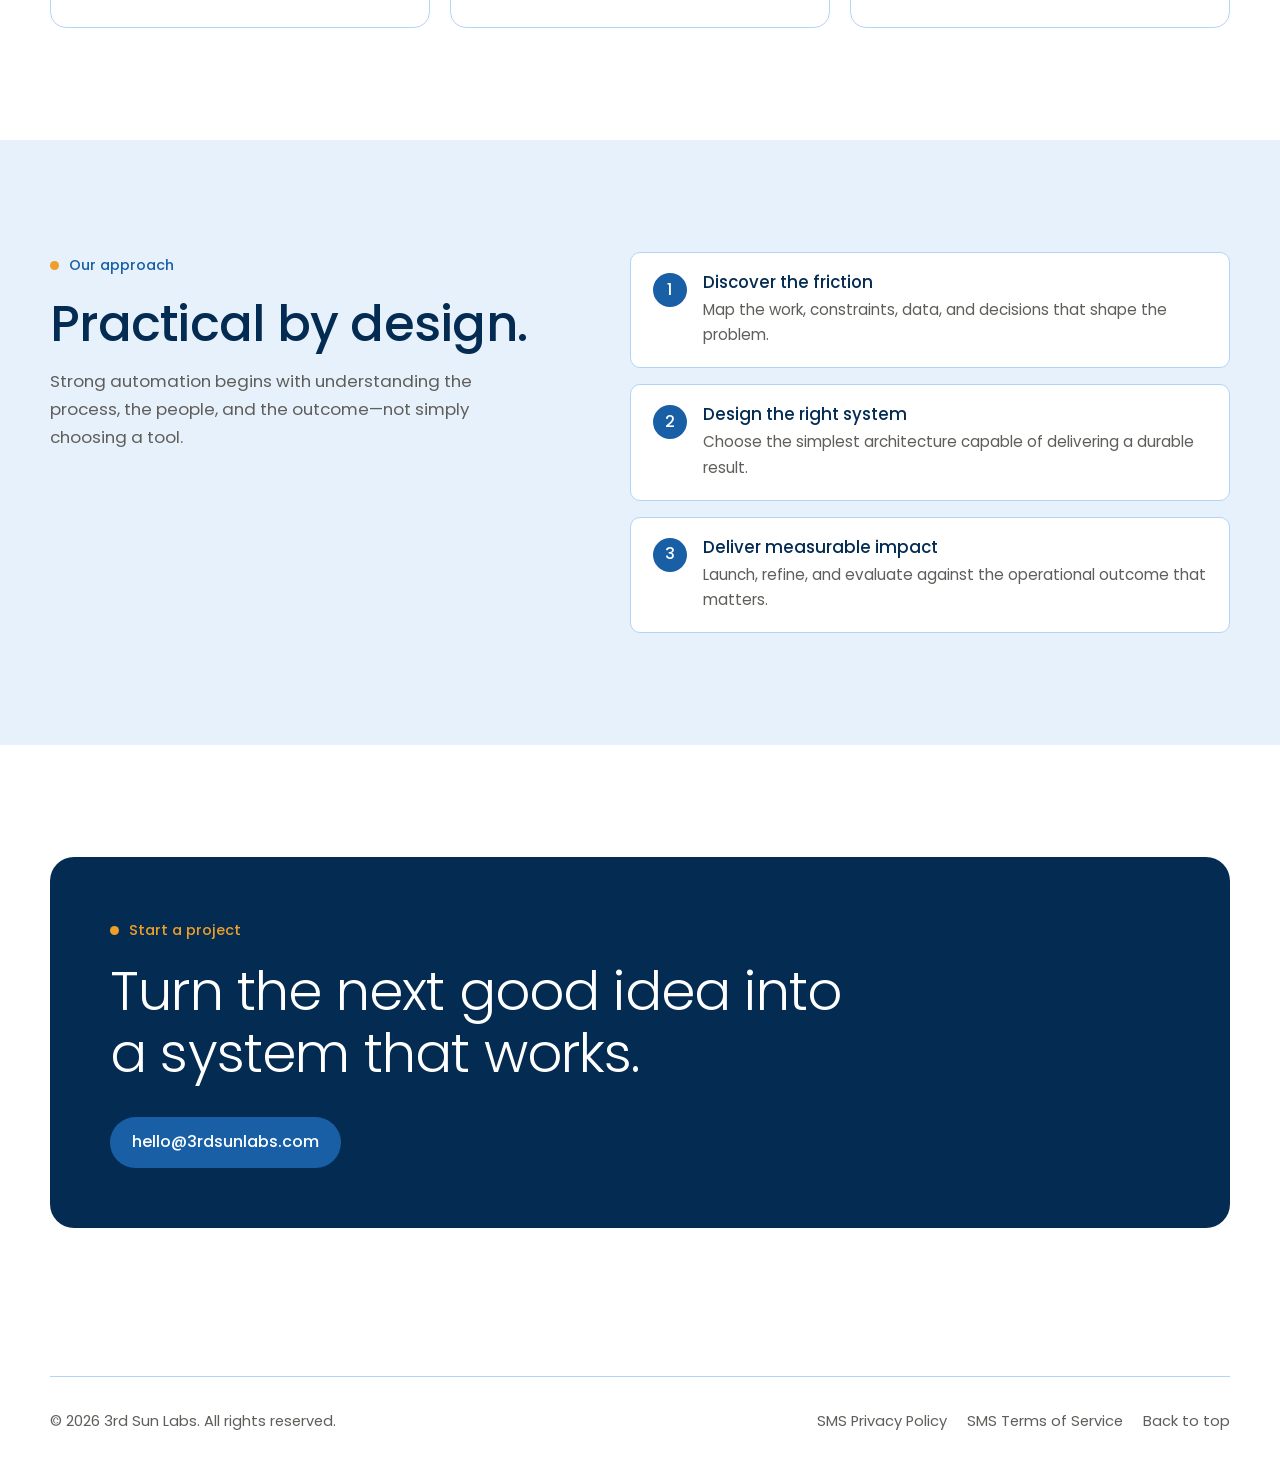
==== commit 7a7fe4ee: "Rebrand to Brand Package v1.0 and add Client sign in Brand: logos, favicons, manifest, colors and Po" ====
--- a/index.html
+++ b/index.html
@@ -5,7 +5,7 @@
   <meta name="viewport" content="width=device-width, initial-scale=1">
   <title>3rd Sun Labs | Innovation. Automation. Impact.</title>
   <meta name="description" content="3rd Sun Labs helps organizations apply AI, automation, and modern systems to eliminate repetitive work and create measurable impact.">
-  <meta name="theme-color" content="#030B23">
+  <meta name="theme-color" content="#042C53">
 
   <!-- Replace the URL below if your final domain is different. -->
   <link rel="canonical" href="https://3rdsunlabs.com/">
@@ -13,18 +13,18 @@
   <meta property="og:type" content="website">
   <meta property="og:title" content="3rd Sun Labs">
   <meta property="og:description" content="Innovation. Automation. Impact.">
-  <meta property="og:image" content="assets/og-image.png">
+  <meta property="og:image" content="https://3rdsunlabs.com/assets/brand/og-image.png">
   <meta property="og:url" content="https://3rdsunlabs.com/">
   <meta name="twitter:card" content="summary_large_image">
 
-  <link rel="icon" href="favicon.ico" sizes="any">
-  <link rel="icon" type="image/png" sizes="32x32" href="assets/favicon-32.png">
-  <link rel="apple-touch-icon" href="assets/apple-touch-icon.png">
-  <link rel="manifest" href="site.webmanifest">
+  <link rel="icon" href="/favicon.ico" sizes="any">
+  <link rel="icon" href="/favicon.svg" type="image/svg+xml">
+  <link rel="apple-touch-icon" href="/apple-touch-icon.png">
+  <link rel="manifest" href="/site.webmanifest">
 
   <link rel="preconnect" href="https://fonts.googleapis.com">
   <link rel="preconnect" href="https://fonts.gstatic.com" crossorigin>
-  <link href="https://fonts.googleapis.com/css2?family=Inter:wght@400;500;600;700;800&family=Space+Grotesk:wght@500;600;700&display=swap" rel="stylesheet">
+  <link href="https://fonts.googleapis.com/css2?family=Poppins:wght@300;400;500&display=swap" rel="stylesheet">
   <link rel="stylesheet" href="styles.css">
 </head>
 <body>
@@ -32,9 +32,8 @@
 
   <header class="site-header">
     <div class="container nav">
-      <a class="brand" href="#top" aria-label="3rd Sun Labs home">
-        <img src="assets/logo-icon-transparent.png" alt="" width="46" height="46">
-        <span class="brand-name">3rd Sun Labs</span>
+      <a class="brand" href="/" aria-label="3rd Sun Labs home">
+        <img src="/assets/brand/3SL-horizontal-fullcolor.svg" alt="3rd Sun Labs" width="198" height="36">
       </a>
 
       <button class="nav-toggle" type="button" aria-expanded="false" aria-controls="main-navigation" aria-label="Toggle navigation">
@@ -45,20 +44,19 @@
         <a href="#capabilities">Capabilities</a>
         <a href="#approach">Approach</a>
         <a href="#contact">Start a project</a>
-        <!-- Placeholder: point at the client automation hub once it exists. -->
-        <a class="button button-secondary" href="#">Client Portal</a>
+        <a class="button button-primary" href="/login">Client sign in</a>
       </nav>
     </div>
   </header>
 
   <main id="main">
-    <section class="hero" id="top">
+    <section class="hero on-dark" id="top">
       <div class="container hero-grid">
         <div>
           <div class="eyebrow">Innovation. Automation. Impact.</div>
           <h1>
             Build smarter systems.
-            <span class="gradient-text">Create measurable impact.</span>
+            <span class="accent">Create measurable impact.</span>
           </h1>
           <p class="hero-copy">
             3rd Sun Labs helps businesses turn AI, automation, and modern technology
@@ -71,12 +69,7 @@
         </div>
 
         <div class="hero-visual" aria-hidden="true">
-          <span class="orbit-dot one"></span>
-          <span class="orbit-dot two"></span>
-          <span class="orbit-dot three"></span>
-          <div class="hero-icon-shell">
-            <img src="assets/logo-icon-transparent.png" alt="">
-          </div>
+          <img src="/assets/brand/3SL-mark-reversed.svg" alt="" width="420" height="404">
         </div>
       </div>
     </section>
@@ -94,7 +87,7 @@
 
         <div class="card-grid">
           <article class="card">
-            <div class="card-number">01 / STRATEGY</div>
+            <div class="card-number">01 · Strategy</div>
             <h3>AI &amp; Automation Strategy</h3>
             <p>
               Identify high-value opportunities, prioritize practical use cases, and
@@ -103,7 +96,7 @@
           </article>
 
           <article class="card">
-            <div class="card-number">02 / BUILD</div>
+            <div class="card-number">02 · Build</div>
             <h3>Workflow Automation</h3>
             <p>
               Connect tools, remove repetitive steps, and design reliable workflows
@@ -112,7 +105,7 @@
           </article>
 
           <article class="card">
-            <div class="card-number">03 / ENABLE</div>
+            <div class="card-number">03 · Enable</div>
             <h3>Custom AI Solutions</h3>
             <p>
               Create focused assistants, internal tools, and data-driven experiences
@@ -123,7 +116,7 @@
       </div>
     </section>
 
-    <section class="section" id="approach">
+    <section class="section section-alt" id="approach">
       <div class="container split">
         <div class="section-heading">
           <div class="eyebrow">Our approach</div>
@@ -164,7 +157,7 @@
 
     <section class="section" id="contact">
       <div class="container">
-        <div class="cta">
+        <div class="cta on-dark">
           <div class="eyebrow">Start a project</div>
           <h2>Turn the next good idea into a system that works.</h2>
           <a class="button button-primary" href="mailto:hello@3rdsunlabs.com">
--- a/styles.css
+++ b/styles.css
@@ -1,4 +1,8 @@
 @import url("./tokens.css");
+
+/* Brand rules this file follows (Brand Guidelines v1.0): Poppins; mostly light
+   space and navy; Labs Blue for actions; gold only where it means something;
+   sentence case, no all caps; no gradients, glows or shadows on the logo. */
 
 *,
 *::before,
@@ -13,28 +17,13 @@
 body {
   margin: 0;
   min-width: 320px;
-  background:
-    radial-gradient(circle at 20% 12%, rgba(16, 211, 244, 0.10), transparent 30rem),
-    radial-gradient(circle at 84% 26%, rgba(103, 66, 234, 0.12), transparent 34rem),
-    var(--color-bg);
+  background: var(--color-bg);
   color: var(--color-text);
   font-family: var(--font-body);
+  font-weight: var(--weight-regular);
+  font-size: 1rem;
   line-height: 1.65;
   text-rendering: optimizeLegibility;
-}
-
-body::before {
-  content: "";
-  position: fixed;
-  inset: 0;
-  z-index: -1;
-  opacity: 0.20;
-  pointer-events: none;
-  background-image:
-    linear-gradient(rgba(255, 255, 255, 0.025) 1px, transparent 1px),
-    linear-gradient(90deg, rgba(255, 255, 255, 0.025) 1px, transparent 1px);
-  background-size: 44px 44px;
-  mask-image: linear-gradient(to bottom, black, transparent 78%);
 }
 
 img {
@@ -43,7 +32,7 @@
 }
 
 a {
-  color: inherit;
+  color: var(--color-accent);
 }
 
 button,
@@ -64,76 +53,78 @@
   z-index: 999;
   transform: translateY(-150%);
   padding: 0.75rem 1rem;
-  color: var(--navy-950);
-  background: var(--white);
+  color: var(--3sl-white);
+  background: var(--color-dark);
   border-radius: 0.5rem;
 }
 
 .skip-link:focus {
   transform: none;
 }
+
+:focus-visible {
+  outline: 3px solid var(--3sl-sky-blue);
+  outline-offset: 2px;
+}
+
+/* ---------------------------------------------------------------- header */
 
 .site-header {
   position: sticky;
   top: 0;
   z-index: 20;
   border-bottom: 1px solid transparent;
-  background: rgba(3, 11, 35, 0.68);
-  backdrop-filter: blur(18px);
-  transition: border-color var(--transition), background var(--transition);
+  background: rgba(255, 255, 255, 0.94);
+  backdrop-filter: blur(12px);
+  transition: border-color var(--transition);
 }
 
 .site-header.is-scrolled {
   border-color: var(--color-border);
-  background: rgba(3, 11, 35, 0.90);
 }
 
 .nav {
-  min-height: 78px;
+  min-height: 76px;
   display: flex;
   align-items: center;
   justify-content: space-between;
   gap: 1.25rem;
 }
 
+/* The supplied logo file, never retyped. 36px tall is ~198px wide, above the
+   kit's 120px minimum, and the padding keeps its clear space. */
 .brand {
   display: inline-flex;
-  align-items: center;
-  gap: 0.75rem;
-  color: var(--white);
-  text-decoration: none;
-  font-family: var(--font-display);
-  font-weight: 700;
-  letter-spacing: -0.035em;
+  padding: 0.4rem 0;
 }
 
 .brand img {
-  width: 46px;
-  height: 46px;
-  object-fit: contain;
-}
-
-.brand-name {
-  font-size: 1.18rem;
+  height: 36px;
+  width: auto;
 }
 
 .nav-links {
   display: flex;
   align-items: center;
-  gap: 1.55rem;
+  gap: 1.6rem;
 }
 
 .nav-links a {
-  color: var(--color-text-muted);
+  color: var(--color-heading);
   text-decoration: none;
-  font-size: 0.94rem;
-  font-weight: 650;
+  font-size: 0.95rem;
+  font-weight: var(--weight-medium);
   transition: color var(--transition);
 }
 
 .nav-links a:hover,
 .nav-links a:focus-visible {
-  color: var(--white);
+  color: var(--color-accent);
+}
+
+.nav-links a.button-primary,
+.nav-links a.button-primary:hover {
+  color: var(--3sl-white);
 }
 
 .nav-toggle {
@@ -141,73 +132,131 @@
   width: 44px;
   height: 44px;
   border: 1px solid var(--color-border);
-  border-radius: 12px;
-  color: var(--white);
-  background: rgba(255, 255, 255, 0.04);
-}
-
-.hero {
-  min-height: calc(100vh - 78px);
-  display: grid;
-  align-items: center;
-  padding: clamp(5rem, 10vw, 8rem) 0;
-  overflow: hidden;
-}
-
-.hero-grid {
-  display: grid;
-  grid-template-columns: minmax(0, 1.05fr) minmax(380px, 0.95fr);
-  align-items: center;
-  gap: clamp(3rem, 8vw, 7rem);
-}
-
-.eyebrow {
+  border-radius: var(--radius-sm);
+  color: var(--color-heading);
+  background: var(--3sl-white);
+  font-size: 1.2rem;
+}
+
+/* ---------------------------------------------------------------- buttons */
+
+.button {
+  min-height: 48px;
   display: inline-flex;
   align-items: center;
-  gap: 0.65rem;
-  margin-bottom: 1.35rem;
-  color: var(--cyan-400);
-  font-size: 0.78rem;
-  font-weight: 800;
-  letter-spacing: 0.15em;
-  text-transform: uppercase;
-}
-
-.eyebrow::before {
-  content: "";
-  width: 32px;
-  height: 2px;
-  background: var(--brand-gradient);
+  justify-content: center;
+  padding: 0.7rem 1.3rem;
+  border: 1.5px solid transparent;
   border-radius: 999px;
-}
+  text-decoration: none;
+  font-weight: var(--weight-medium);
+  cursor: pointer;
+  transition: background var(--transition), border-color var(--transition), color var(--transition);
+}
+
+.button-primary {
+  color: var(--3sl-white);
+  background: var(--color-accent);
+}
+
+.button-primary:hover {
+  background: var(--color-accent-strong);
+}
+
+.button-secondary {
+  color: var(--color-accent);
+  border-color: var(--color-accent);
+  background: transparent;
+}
+
+.button-secondary:hover {
+  background: var(--3sl-frost);
+}
+
+.on-dark .button-secondary {
+  color: var(--color-on-dark);
+  border-color: var(--color-on-dark-muted);
+}
+
+.on-dark .button-secondary:hover {
+  background: rgba(230, 241, 251, 0.08);
+}
+
+.nav-links .button {
+  min-height: 42px;
+  padding: 0.5rem 1.1rem;
+}
+
+/* ---------------------------------------------------------------- type */
 
 h1,
 h2,
 h3 {
   margin-top: 0;
+  color: var(--color-heading);
   font-family: var(--font-display);
-  line-height: 1.08;
-}
-
-h1 {
-  max-width: 790px;
-  margin-bottom: 1.5rem;
-  font-size: clamp(3rem, 7vw, 6.6rem);
-  letter-spacing: -0.065em;
-}
-
-.gradient-text {
-  color: transparent;
-  background: var(--brand-gradient);
-  background-clip: text;
-  -webkit-background-clip: text;
+  font-weight: var(--weight-medium);
+  line-height: 1.15;
+}
+
+.eyebrow {
+  display: inline-flex;
+  align-items: center;
+  gap: 0.6rem;
+  margin-bottom: 1.1rem;
+  color: var(--color-accent);
+  font-size: 0.9rem;
+  font-weight: var(--weight-medium);
+}
+
+/* A small gold sun: the one place on a section where gold appears. */
+.eyebrow::before {
+  content: "";
+  width: 9px;
+  height: 9px;
+  border-radius: 50%;
+  background: var(--color-highlight);
+}
+
+/* ---------------------------------------------------------------- hero */
+
+.hero {
+  padding: clamp(4.5rem, 9vw, 7.5rem) 0;
+  background: var(--color-dark);
+  color: var(--color-on-dark);
+}
+
+.hero-grid {
+  display: grid;
+  grid-template-columns: minmax(0, 1.15fr) minmax(280px, 0.85fr);
+  align-items: center;
+  gap: clamp(2.5rem, 7vw, 6rem);
+}
+
+.hero .eyebrow {
+  color: var(--color-highlight);
+}
+
+.hero h1 {
+  max-width: 760px;
+  margin-bottom: 1.4rem;
+  color: var(--3sl-white);
+  font-weight: var(--weight-light);
+  font-size: clamp(2.6rem, 6vw, 4.8rem);
+  letter-spacing: -0.02em;
+}
+
+.hero h1 .accent {
+  display: block;
+  color: var(--color-on-dark-muted);
 }
 
 .hero-copy {
-  max-width: 690px;
+  max-width: 640px;
   margin: 0 0 2rem;
-  color: var(--color-text-muted);
-  font-size: clamp(1.05rem, 1.5vw, 1.22rem);
+  color: var(--color-on-dark);
+  font-size: clamp(1.02rem, 1.4vw, 1.15rem);
+  opacity: 0.92;
 }
 
 .actions {
@@ -216,192 +265,72 @@
   gap: 0.9rem;
 }
 
-.button {
-  min-height: 50px;
-  display: inline-flex;
-  align-items: center;
-  justify-content: center;
-  padding: 0.8rem 1.25rem;
-  border: 1px solid transparent;
-  border-radius: 999px;
-  text-decoration: none;
-  font-weight: 800;
-  transition:
-    transform var(--transition),
-    border-color var(--transition),
-    background var(--transition),
-    box-shadow var(--transition);
-}
-
-.button:hover {
-  transform: translateY(-2px);
-}
-
-.button-primary {
-  color: var(--navy-950);
-  background: var(--brand-gradient);
-  box-shadow: 0 12px 34px rgba(16, 211, 244, 0.2);
-}
-
-.button-secondary {
-  color: var(--white);
-  border-color: var(--color-border);
-  background: rgba(255, 255, 255, 0.035);
-}
-
-.button-secondary:hover {
-  border-color: rgba(16, 211, 244, 0.52);
-  background: rgba(16, 211, 244, 0.07);
-}
-
 .hero-visual {
-  position: relative;
-  aspect-ratio: 1;
   display: grid;
   place-items: center;
 }
 
-.hero-visual::before,
-.hero-visual::after {
-  content: "";
-  position: absolute;
-  border-radius: 50%;
-}
-
-.hero-visual::before {
-  inset: 2%;
-  border: 1px solid rgba(16, 211, 244, 0.20);
-  animation: spin 28s linear infinite;
-}
-
-.hero-visual::after {
-  inset: 14%;
-  border: 1px dashed rgba(125, 116, 237, 0.28);
-  animation: spin-reverse 22s linear infinite;
-}
-
-.hero-icon-shell {
-  width: min(90%, 520px);
-  aspect-ratio: 1;
-  position: relative;
-  display: grid;
-  place-items: center;
-  border: 1px solid var(--color-border);
-  border-radius: 36%;
-  background:
-    radial-gradient(circle, rgba(16, 211, 244, 0.15), transparent 52%),
-    rgba(6, 19, 47, 0.74);
-  box-shadow: var(--surface-shadow), var(--brand-glow);
-  transform: rotate(5deg);
-}
-
-.hero-icon-shell img {
-  width: 82%;
-  transform: rotate(-5deg);
-  filter: drop-shadow(0 22px 38px rgba(0, 0, 0, 0.34));
-}
-
-.orbit-dot {
-  position: absolute;
-  width: 10px;
-  height: 10px;
-  border-radius: 50%;
-  background: var(--cyan-400);
-  box-shadow: 0 0 18px currentColor;
-}
-
-.orbit-dot.one {
-  top: 6%;
-  left: 50%;
-}
-
-.orbit-dot.two {
-  right: 1%;
-  bottom: 30%;
-  color: var(--violet-400);
-  background: currentColor;
-}
-
-.orbit-dot.three {
-  left: 7%;
-  bottom: 18%;
-  color: var(--blue-500);
-  background: currentColor;
-}
+.hero-visual img {
+  width: min(100%, 420px);
+  height: auto;
+}
+
+/* ---------------------------------------------------------------- sections */
 
 .section {
-  padding: clamp(5rem, 10vw, 8rem) 0;
+  padding: clamp(4.5rem, 9vw, 7rem) 0;
+}
+
+.section-alt {
+  background: var(--color-surface-alt);
 }
 
 .section-heading {
-  max-width: 760px;
-  margin-bottom: 3rem;
+  max-width: 740px;
+  margin-bottom: 2.75rem;
 }
 
 .section-heading h2 {
   margin-bottom: 1rem;
-  font-size: clamp(2.2rem, 5vw, 4rem);
-  letter-spacing: -0.05em;
+  font-size: clamp(2rem, 4.2vw, 3.1rem);
+  letter-spacing: -0.015em;
 }
 
 .section-heading p {
   margin: 0;
   color: var(--color-text-muted);
-  font-size: 1.08rem;
+  font-size: 1.05rem;
 }
 
 .card-grid {
   display: grid;
   grid-template-columns: repeat(3, minmax(0, 1fr));
-  gap: 1rem;
+  gap: 1.25rem;
 }
 
 .card {
-  position: relative;
-  min-height: 280px;
-  padding: 1.6rem;
-  overflow: hidden;
+  padding: 1.75rem;
   border: 1px solid var(--color-border);
   border-radius: var(--radius-md);
-  background: linear-gradient(
-    145deg,
-    rgba(13, 33, 69, 0.84),
-    rgba(6, 19, 47, 0.62)
-  );
-  box-shadow: 0 20px 55px rgba(0, 0, 0, 0.16);
-  transition: transform var(--transition), border-color var(--transition);
+  background: var(--color-surface);
+  transition: border-color var(--transition), box-shadow var(--transition);
 }
 
 .card:hover {
-  transform: translateY(-5px);
-  border-color: rgba(16, 211, 244, 0.40);
-}
-
-.card::after {
-  content: "";
-  position: absolute;
-  width: 150px;
-  height: 150px;
-  right: -55px;
-  bottom: -70px;
-  border-radius: 50%;
-  background: var(--brand-gradient);
-  filter: blur(60px);
-  opacity: 0.22;
+  border-color: var(--3sl-sky-blue);
+  box-shadow: var(--surface-shadow);
 }
 
 .card-number {
-  margin-bottom: 3.3rem;
-  color: var(--cyan-400);
-  font-family: var(--font-display);
-  font-size: 0.8rem;
-  font-weight: 800;
-  letter-spacing: 0.16em;
+  margin-bottom: 2.25rem;
+  color: var(--color-accent);
+  font-size: 0.88rem;
+  font-weight: var(--weight-medium);
 }
 
 .card h3 {
-  margin-bottom: 0.8rem;
-  font-size: 1.4rem;
+  margin-bottom: 0.7rem;
+  font-size: 1.3rem;
 }
 
 .card p {
@@ -425,10 +354,10 @@
   display: grid;
   grid-template-columns: auto 1fr;
   gap: 1rem;
-  padding: 1.2rem 1.25rem;
+  padding: 1.25rem 1.35rem;
   border: 1px solid var(--color-border);
   border-radius: var(--radius-sm);
-  background: rgba(255, 255, 255, 0.025);
+  background: var(--color-surface);
 }
 
 .principle-mark {
@@ -437,13 +366,13 @@
   display: grid;
   place-items: center;
   border-radius: 50%;
-  color: var(--navy-950);
-  background: var(--brand-gradient);
-  font-weight: 900;
+  color: var(--3sl-white);
+  background: var(--color-accent);
+  font-weight: var(--weight-medium);
 }
 
 .principle h3 {
-  margin-bottom: 0.35rem;
+  margin-bottom: 0.3rem;
   font-size: 1.05rem;
 }
 
@@ -454,35 +383,31 @@
 }
 
 .cta {
-  padding: clamp(2rem, 5vw, 4rem);
-  border: 1px solid rgba(16, 211, 244, 0.26);
+  padding: clamp(2rem, 5vw, 3.75rem);
   border-radius: var(--radius-lg);
-  background:
-    radial-gradient(circle at 88% 0%, rgba(103, 66, 234, 0.30), transparent 32rem),
-    radial-gradient(circle at 0% 100%, rgba(16, 211, 244, 0.20), transparent 28rem),
-    var(--color-surface);
-  box-shadow: var(--surface-shadow);
+  background: var(--color-dark);
+  color: var(--color-on-dark);
+}
+
+.cta .eyebrow {
+  color: var(--color-highlight);
 }
 
 .cta h2 {
-  max-width: 800px;
-  /* Carries the full gap down to the button now that the CTA has no
-     paragraph between them. Drop back to 1rem if copy is added back. */
+  max-width: 780px;
   margin-bottom: 2rem;
-  font-size: clamp(2.3rem, 5vw, 4.5rem);
-  letter-spacing: -0.055em;
-}
-
-.cta p {
-  max-width: 680px;
-  margin: 0 0 2rem;
-  color: var(--color-text-muted);
-  font-size: 1.08rem;
-}
+  color: var(--3sl-white);
+  font-weight: var(--weight-light);
+  font-size: clamp(2rem, 4.5vw, 3.4rem);
+  letter-spacing: -0.015em;
+}
+
+/* ---------------------------------------------------------------- footer */
 
 .site-footer {
-  padding: 2rem 0 3rem;
-  color: var(--color-text-muted);
+  padding: 2.25rem 0 3rem;
+  color: var(--color-text-muted);
+  font-size: 0.92rem;
 }
 
 .footer-inner {
@@ -500,48 +425,204 @@
 
 .footer-links {
   display: flex;
+  flex-wrap: wrap;
+  gap: 1rem 1.25rem;
+}
+
+.footer-links a {
+  color: var(--color-text-muted);
+  text-decoration: none;
+}
+
+.footer-links a:hover {
+  color: var(--color-accent);
+}
+
+/* ---------------------------------------------------------------- legal pages */
+
+.doc-hero { padding: 4rem 0 1.25rem; }
+.doc-hero h1 { font-size: clamp(2rem, 5vw, 3rem); margin-bottom: 0; }
+.doc { padding: 0 0 5rem; }
+.doc-body { max-width: 46rem; }
+.doc-body h2 {
+  font-size: 1.2rem;
+  margin: 2.75rem 0 0.6rem;
+  padding-top: 1.75rem;
+  border-top: 1px solid var(--color-border);
+}
+.doc-body p { color: var(--color-text); margin: 0 0 0.9rem; }
+.doc-body strong { color: var(--color-heading); font-weight: var(--weight-medium); }
+.doc-updated { color: var(--color-text-muted); font-size: 0.9rem; margin-top: 1rem; }
+/* The carrier-facing clause reviewers look for, on its own surface so it is
+   found at a glance rather than read for. */
+.doc-callout {
+  margin: 1.75rem 0;
+  padding: 1.25rem 1.4rem;
+  border: 1px solid var(--color-border);
+  border-left: 3px solid var(--color-accent);
+  border-radius: 0 var(--radius-sm) var(--radius-sm) 0;
+  background: var(--color-surface-alt);
+}
+.doc-callout p { margin: 0; }
+.doc-next { margin-top: 3rem; padding-top: 1.75rem; border-top: 1px solid var(--color-border); }
+
+/* ---------------------------------------------------------------- sign in */
+
+.signin {
+  min-height: calc(100vh - 76px - 120px);
+  display: grid;
+  place-items: center;
+  padding: clamp(3rem, 8vw, 6rem) 0;
+  background: var(--color-surface-alt);
+}
+
+.signin-card {
+  width: min(100%, 440px);
+  padding: clamp(1.75rem, 5vw, 2.5rem);
+  border: 1px solid var(--color-border);
+  border-radius: var(--radius-lg);
+  background: var(--color-surface);
+  box-shadow: var(--surface-shadow);
+}
+
+.signin-card .mark {
+  width: 56px;
+  height: auto;
+  margin-bottom: 1.25rem;
+}
+
+.signin-card h1 {
+  margin-bottom: 0.4rem;
+  font-size: 1.75rem;
+}
+
+.signin-sub {
+  margin: 0 0 1.5rem;
+  color: var(--color-text-muted);
+}
+
+.signin-card label {
+  display: block;
+  margin-bottom: 0.4rem;
+  color: var(--color-heading);
+  font-size: 0.92rem;
+  font-weight: var(--weight-medium);
+}
+
+.signin-card input[type="email"] {
+  width: 100%;
+  min-height: 48px;
+  padding: 0.65rem 0.9rem;
+  border: 1.5px solid var(--color-border);
+  border-radius: var(--radius-sm);
+  color: var(--color-text);
+  background: var(--3sl-white);
+}
+
+.signin-card input[type="email"]:focus {
+  border-color: var(--color-accent);
+  outline: none;
+  box-shadow: 0 0 0 3px rgba(55, 138, 221, 0.25);
+}
+
+.signin-card .button {
+  width: 100%;
+  margin-top: 1rem;
+  border: 0;
+}
+
+.signin-card .button[disabled] {
+  opacity: 0.6;
+  cursor: progress;
+}
+
+.signin-msg {
+  margin: 1rem 0 0;
+  padding: 0.8rem 1rem;
+  border-radius: var(--radius-sm);
+  background: var(--color-surface-alt);
+  color: var(--color-heading);
+  font-size: 0.93rem;
+}
+
+.signin-msg.is-error {
+  background: #FDECEA;
+  color: var(--color-error);
+}
+
+.portal-list {
+  display: grid;
+  gap: 0.6rem;
+  margin: 0;
+  padding: 0;
+  list-style: none;
+}
+
+.portal-list a {
+  display: flex;
+  align-items: center;
+  justify-content: space-between;
   gap: 1rem;
-}
-
-.footer-links a {
+  padding: 0.95rem 1.1rem;
+  border: 1.5px solid var(--color-border);
+  border-radius: var(--radius-sm);
+  color: var(--color-heading);
   text-decoration: none;
-}
-
-@keyframes spin {
-  to {
-    transform: rotate(360deg);
-  }
-}
-
-@keyframes spin-reverse {
-  to {
-    transform: rotate(-360deg);
-  }
-}
+  font-weight: var(--weight-medium);
+  transition: border-color var(--transition), background var(--transition);
+}
+
+.portal-list a:hover,
+.portal-list a:focus-visible {
+  border-color: var(--color-accent);
+  background: var(--color-surface-alt);
+}
+
+.portal-list a span {
+  color: var(--color-text-muted);
+  font-size: 0.85rem;
+  font-weight: var(--weight-regular);
+}
+
+.text-button {
+  margin-top: 1.1rem;
+  padding: 0;
+  border: 0;
+  color: var(--color-accent);
+  background: none;
+  cursor: pointer;
+  font-size: 0.93rem;
+}
+
+.signin-help {
+  margin: 1.5rem 0 0;
+  color: var(--color-text-muted);
+  font-size: 0.88rem;
+}
+
+[hidden] {
+  display: none !important;
+}
+
+/* ---------------------------------------------------------------- motion + responsive */
 
 @media (prefers-reduced-motion: reduce) {
   *,
   *::before,
   *::after {
     scroll-behavior: auto !important;
-    animation-duration: 0.001ms !important;
-    animation-iteration-count: 1 !important;
+    transition-duration: 0.001ms !important;
   }
 }
 
 @media (max-width: 900px) {
-  .hero {
-    min-height: auto;
-  }
-
   .hero-grid,
   .split {
     grid-template-columns: 1fr;
   }
 
-  .hero-visual {
-    width: min(100%, 650px);
-    margin-inline: auto;
+  .hero-visual img {
+    width: min(60%, 280px);
   }
 
   .card-grid {
@@ -549,8 +630,6 @@
   }
 }
 
-/* Nav collapses earlier than the other breakpoints: four links plus the
-   Client Portal pill run out of room before 720px. */
 @media (max-width: 860px) {
   .nav-toggle {
     display: inline-grid;
@@ -567,8 +646,8 @@
     flex-direction: column;
     padding: 1rem;
     border: 1px solid var(--color-border);
-    border-radius: 16px;
-    background: rgba(3, 11, 35, 0.98);
+    border-radius: var(--radius-md);
+    background: var(--3sl-white);
     box-shadow: var(--surface-shadow);
   }
 
@@ -582,10 +661,6 @@
 }
 
 @media (max-width: 720px) {
-  h1 {
-    font-size: clamp(2.8rem, 16vw, 4.7rem);
-  }
-
   .footer-inner {
     align-items: flex-start;
     flex-direction: column;
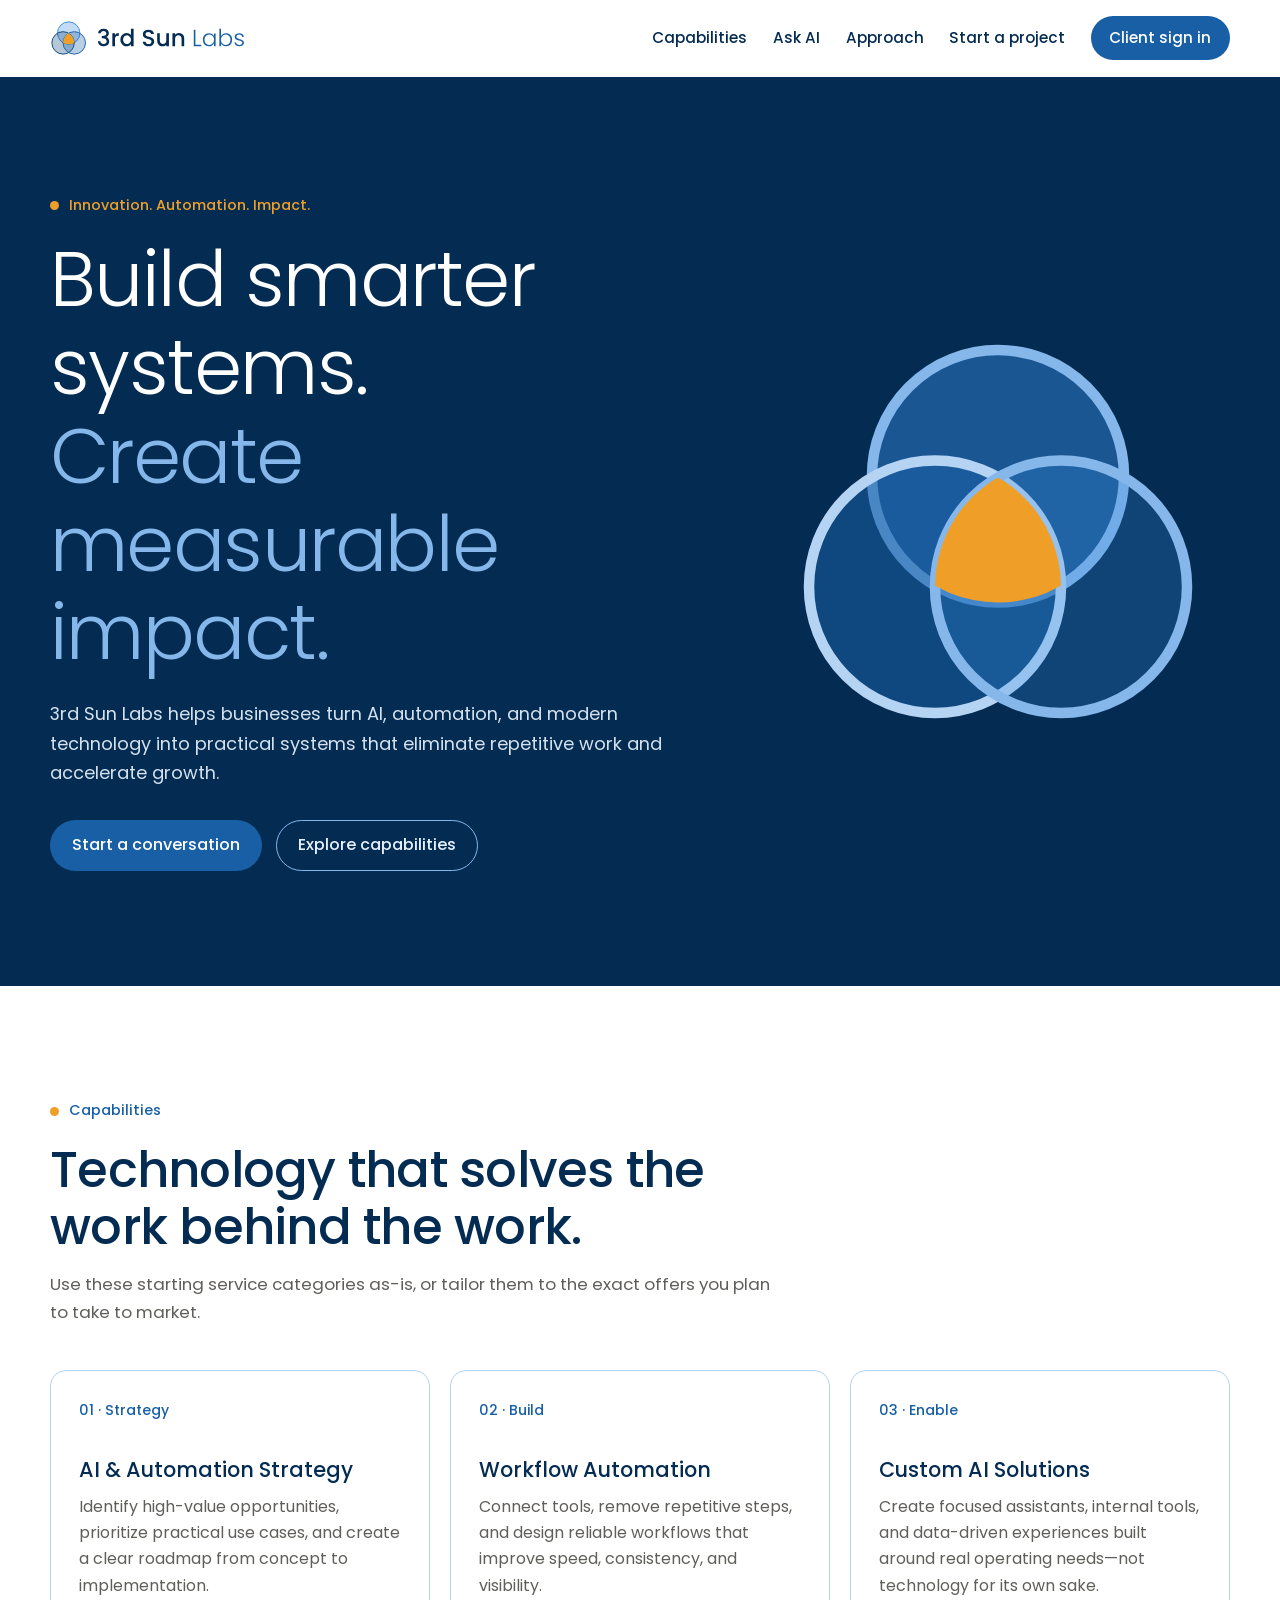
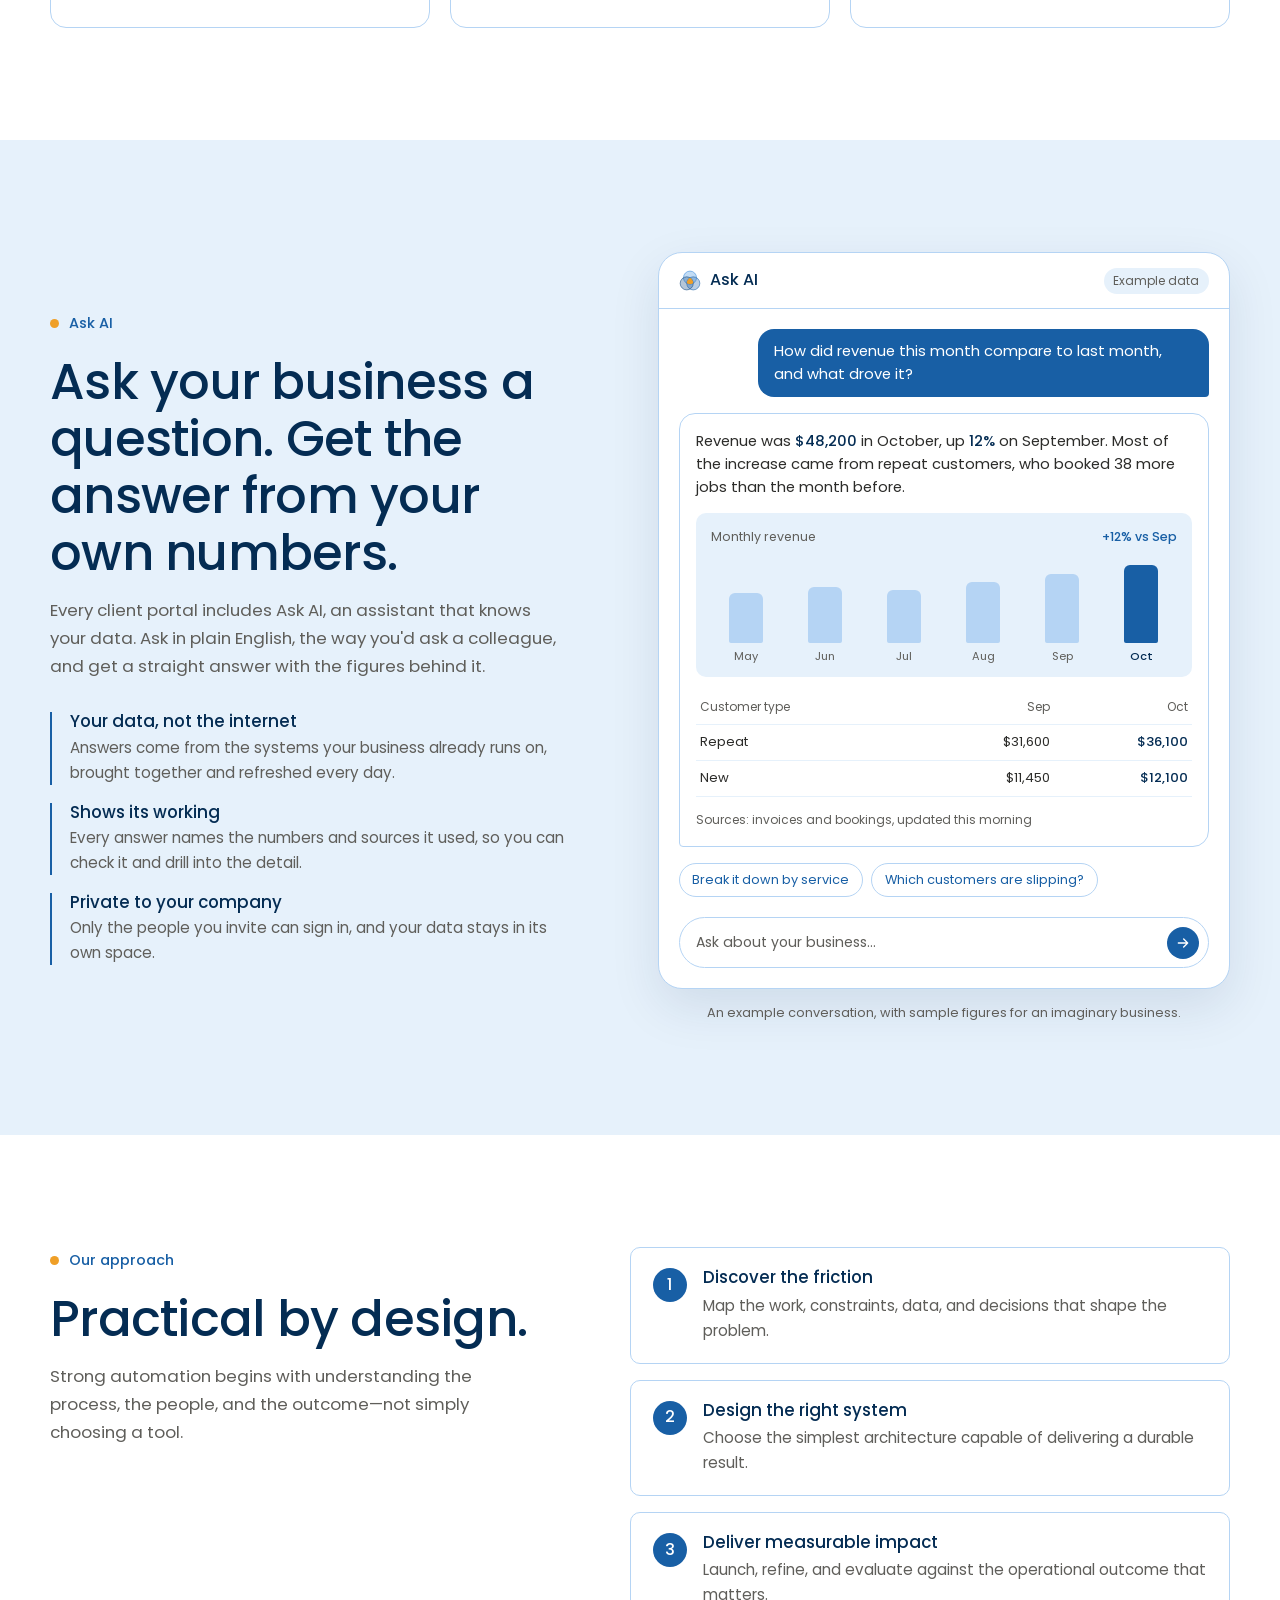
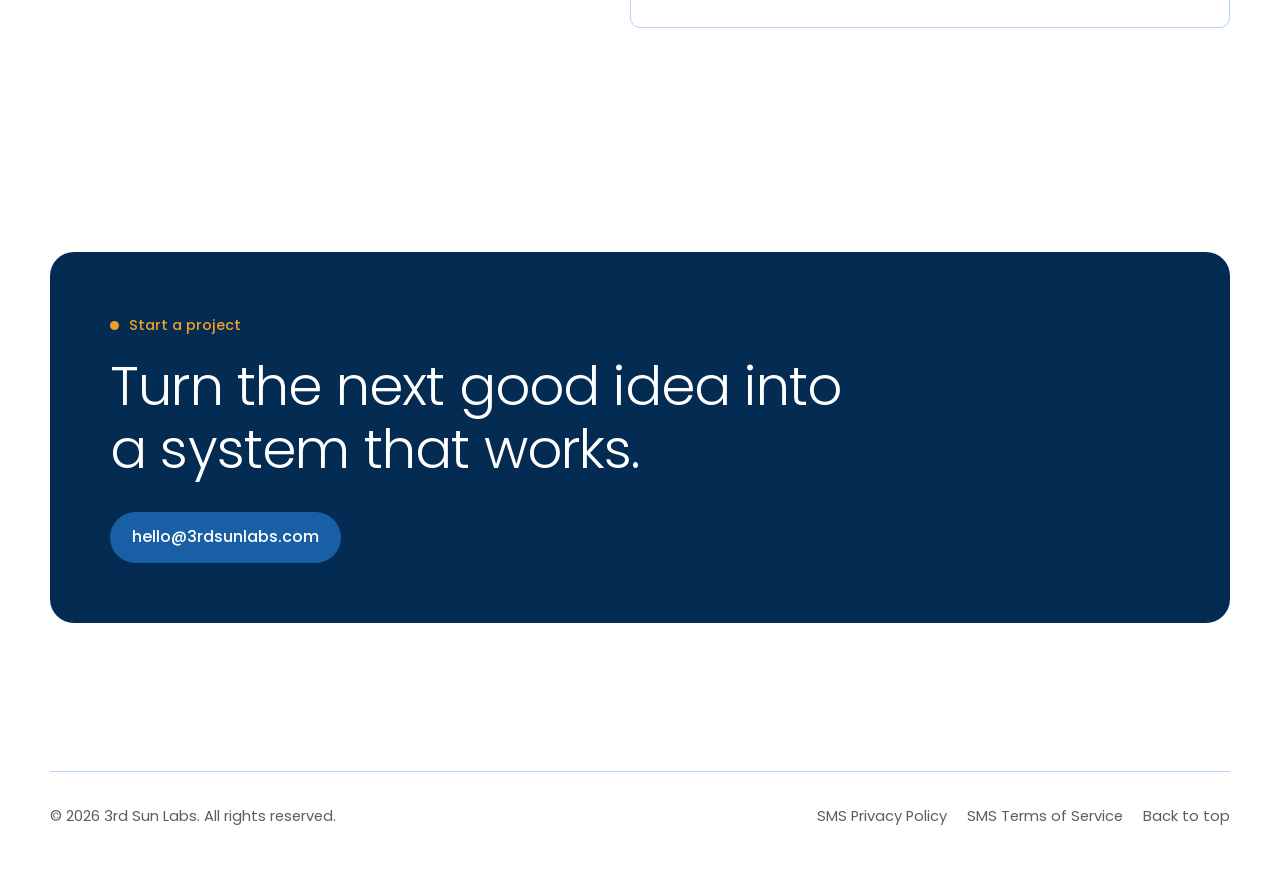
==== commit a02caac3: "Add an Ask AI section to the home page A mocked-up conversation, built in HTML rather than a screens" ====
--- a/index.html
+++ b/index.html
@@ -42,6 +42,7 @@
 
       <nav class="nav-links" id="main-navigation" aria-label="Primary navigation">
         <a href="#capabilities">Capabilities</a>
+        <a href="#ask">Ask AI</a>
         <a href="#approach">Approach</a>
         <a href="#contact">Start a project</a>
         <a class="button button-primary" href="/login">Client sign in</a>
@@ -116,7 +117,98 @@
       </div>
     </section>
 
-    <section class="section section-alt" id="approach">
+    <section class="section section-alt" id="ask">
+      <div class="container split ask-split">
+        <div class="section-heading">
+          <div class="eyebrow">Ask AI</div>
+          <h2>Ask your business a question. Get the answer from your own numbers.</h2>
+          <p>
+            Every client portal includes Ask AI, an assistant that knows your data.
+            Ask in plain English, the way you'd ask a colleague, and get a straight
+            answer with the figures behind it.
+          </p>
+          <ul class="ask-points">
+            <li>
+              <h3>Your data, not the internet</h3>
+              <p>Answers come from the systems your business already runs on, brought together and refreshed every day.</p>
+            </li>
+            <li>
+              <h3>Shows its working</h3>
+              <p>Every answer names the numbers and sources it used, so you can check it and drill into the detail.</p>
+            </li>
+            <li>
+              <h3>Private to your company</h3>
+              <p>Only the people you invite can sign in, and your data stays in its own space.</p>
+            </li>
+          </ul>
+        </div>
+
+        <figure class="ask-demo" aria-labelledby="askDemoCaption">
+          <div class="ask-window">
+            <div class="ask-bar">
+              <img src="/assets/brand/3SL-mark-fullcolor.svg" alt="" width="22" height="21">
+              <span class="ask-bar-title">Ask AI</span>
+              <span class="ask-tag">Example data</span>
+            </div>
+
+            <div class="ask-thread">
+              <p class="ask-msg ask-msg-user">How did revenue this month compare to last month, and what drove it?</p>
+
+              <div class="ask-msg ask-msg-ai">
+                <p>
+                  Revenue was <strong>$48,200</strong> in October, up <strong>12%</strong> on
+                  September. Most of the increase came from repeat customers, who booked
+                  38 more jobs than the month before.
+                </p>
+
+                <div class="ask-chart" role="img"
+                     aria-label="Bar chart of monthly revenue, May to October, rising to $48,200 in October.">
+                  <div class="ask-chart-head">
+                    <span>Monthly revenue</span>
+                    <span class="ask-chart-delta">+12% vs Sep</span>
+                  </div>
+                  <div class="ask-bars">
+                    <div class="ask-col"><span class="ask-bar-fill" style="--h:58%"></span><span>May</span></div>
+                    <div class="ask-col"><span class="ask-bar-fill" style="--h:64%"></span><span>Jun</span></div>
+                    <div class="ask-col"><span class="ask-bar-fill" style="--h:61%"></span><span>Jul</span></div>
+                    <div class="ask-col"><span class="ask-bar-fill" style="--h:70%"></span><span>Aug</span></div>
+                    <div class="ask-col"><span class="ask-bar-fill" style="--h:79%"></span><span>Sep</span></div>
+                    <div class="ask-col is-current"><span class="ask-bar-fill" style="--h:89%"></span><span>Oct</span></div>
+                  </div>
+                </div>
+
+                <table class="ask-table">
+                  <thead>
+                    <tr><th scope="col">Customer type</th><th scope="col">Sep</th><th scope="col">Oct</th></tr>
+                  </thead>
+                  <tbody>
+                    <tr><th scope="row">Repeat</th><td>$31,600</td><td>$36,100</td></tr>
+                    <tr><th scope="row">New</th><td>$11,450</td><td>$12,100</td></tr>
+                  </tbody>
+                </table>
+
+                <p class="ask-sources">Sources: invoices and bookings, updated this morning</p>
+              </div>
+
+              <div class="ask-suggestions" aria-label="Suggested follow-up questions">
+                <span>Break it down by service</span>
+                <span>Which customers are slipping?</span>
+              </div>
+            </div>
+
+            <div class="ask-input" aria-hidden="true">
+              <span>Ask about your business…</span>
+              <span class="ask-send">
+                <svg viewBox="0 0 24 24" width="16" height="16" fill="none" stroke="currentColor" stroke-width="2" stroke-linecap="round" stroke-linejoin="round"><path d="M5 12h14M13 6l6 6-6 6"/></svg>
+              </span>
+            </div>
+          </div>
+          <figcaption id="askDemoCaption">An example conversation, with sample figures for an imaginary business.</figcaption>
+        </figure>
+      </div>
+    </section>
+
+    <section class="section" id="approach">
       <div class="container split">
         <div class="section-heading">
           <div class="eyebrow">Our approach</div>
--- a/styles.css
+++ b/styles.css
@@ -400,6 +400,246 @@
   font-weight: var(--weight-light);
   font-size: clamp(2rem, 4.5vw, 3.4rem);
   letter-spacing: -0.015em;
+}
+
+/* ---------------------------------------------------------------- ask ai */
+
+.ask-split {
+  grid-template-columns: 0.95fr 1.05fr;
+  align-items: center;
+}
+
+.ask-split .section-heading {
+  margin-bottom: 0;
+}
+
+.ask-points {
+  display: grid;
+  gap: 1.1rem;
+  margin: 2rem 0 0;
+  padding: 0;
+  list-style: none;
+}
+
+.ask-points li {
+  padding-left: 1.1rem;
+  border-left: 2px solid var(--color-accent);
+}
+
+.ask-points h3 {
+  margin-bottom: 0.2rem;
+  font-size: 1.05rem;
+}
+
+.ask-points p {
+  font-size: 0.95rem;
+}
+
+.ask-demo {
+  margin: 0;
+  min-width: 0;
+}
+
+.ask-window {
+  overflow: hidden;
+  border: 1px solid var(--color-border);
+  border-radius: var(--radius-lg);
+  background: var(--color-surface);
+  box-shadow: var(--surface-shadow);
+}
+
+.ask-bar {
+  display: flex;
+  align-items: center;
+  gap: 0.6rem;
+  padding: 0.9rem 1.25rem;
+  border-bottom: 1px solid var(--color-border);
+}
+
+.ask-bar-title {
+  color: var(--color-heading);
+  font-weight: var(--weight-medium);
+}
+
+.ask-tag {
+  margin-left: auto;
+  padding: 0.2rem 0.6rem;
+  border-radius: 999px;
+  background: var(--color-surface-alt);
+  color: var(--color-text-muted);
+  font-size: 0.75rem;
+}
+
+.ask-thread {
+  display: grid;
+  gap: 1rem;
+  padding: 1.25rem;
+}
+
+.ask-msg {
+  margin: 0;
+  font-size: 0.92rem;
+  line-height: 1.55;
+}
+
+.ask-msg-user {
+  justify-self: end;
+  max-width: 85%;
+  padding: 0.7rem 1rem;
+  border-radius: 16px 16px 4px 16px;
+  background: var(--color-accent);
+  color: var(--3sl-white);
+}
+
+.ask-msg-ai {
+  display: grid;
+  gap: 0.9rem;
+  padding: 1rem;
+  border: 1px solid var(--color-border);
+  border-radius: 16px 16px 16px 4px;
+  background: var(--3sl-white);
+  color: var(--color-text);
+}
+
+.ask-msg-ai p {
+  margin: 0;
+}
+
+.ask-msg-ai strong {
+  color: var(--color-heading);
+  font-weight: var(--weight-medium);
+}
+
+.ask-chart {
+  padding: 0.85rem 0.95rem 0.7rem;
+  border-radius: var(--radius-sm);
+  background: var(--color-surface-alt);
+}
+
+.ask-chart-head {
+  display: flex;
+  justify-content: space-between;
+  gap: 1rem;
+  margin-bottom: 0.6rem;
+  color: var(--color-text-muted);
+  font-size: 0.78rem;
+}
+
+.ask-chart-delta {
+  color: var(--color-accent);
+  font-weight: var(--weight-medium);
+}
+
+.ask-bars {
+  display: grid;
+  grid-template-columns: repeat(6, 1fr);
+  gap: 0.5rem;
+  height: 110px;
+}
+
+.ask-col {
+  display: grid;
+  grid-template-rows: 1fr auto;
+  align-items: end;
+  justify-items: center;
+  gap: 0.3rem;
+  color: var(--color-text-muted);
+  font-size: 0.7rem;
+}
+
+.ask-bar-fill {
+  width: 100%;
+  max-width: 34px;
+  height: var(--h);
+  border-radius: 6px 6px 2px 2px;
+  background: var(--3sl-ice);
+}
+
+.ask-col.is-current .ask-bar-fill {
+  background: var(--color-accent);
+}
+
+.ask-col.is-current span:last-child {
+  color: var(--color-heading);
+  font-weight: var(--weight-medium);
+}
+
+.ask-table {
+  width: 100%;
+  border-collapse: collapse;
+  font-size: 0.82rem;
+}
+
+.ask-table th,
+.ask-table td {
+  padding: 0.45rem 0.25rem;
+  border-bottom: 1px solid var(--3sl-frost);
+  text-align: right;
+  font-weight: var(--weight-regular);
+}
+
+.ask-table th[scope="row"],
+.ask-table thead th:first-child {
+  text-align: left;
+}
+
+.ask-table thead th {
+  color: var(--color-text-muted);
+  font-size: 0.75rem;
+}
+
+.ask-table td:last-child {
+  color: var(--color-heading);
+  font-weight: var(--weight-medium);
+}
+
+.ask-sources {
+  color: var(--color-text-muted);
+  font-size: 0.75rem;
+}
+
+.ask-suggestions {
+  display: flex;
+  flex-wrap: wrap;
+  gap: 0.5rem;
+}
+
+.ask-suggestions span {
+  padding: 0.35rem 0.8rem;
+  border: 1px solid var(--color-border);
+  border-radius: 999px;
+  background: var(--3sl-white);
+  color: var(--color-accent);
+  font-size: 0.8rem;
+}
+
+.ask-input {
+  display: flex;
+  align-items: center;
+  justify-content: space-between;
+  margin: 0 1.25rem 1.25rem;
+  padding: 0.55rem 0.55rem 0.55rem 1rem;
+  border: 1px solid var(--color-border);
+  border-radius: 999px;
+  color: var(--color-text-muted);
+  font-size: 0.88rem;
+}
+
+.ask-send {
+  display: grid;
+  place-items: center;
+  width: 32px;
+  height: 32px;
+  border-radius: 50%;
+  background: var(--color-accent);
+  color: var(--3sl-white);
+}
+
+.ask-demo figcaption {
+  margin-top: 0.8rem;
+  color: var(--color-text-muted);
+  font-size: 0.8rem;
+  text-align: center;
 }
 
 /* ---------------------------------------------------------------- footer */
@@ -617,7 +857,8 @@
 
 @media (max-width: 900px) {
   .hero-grid,
-  .split {
+  .split,
+  .ask-split {
     grid-template-columns: 1fr;
   }
 
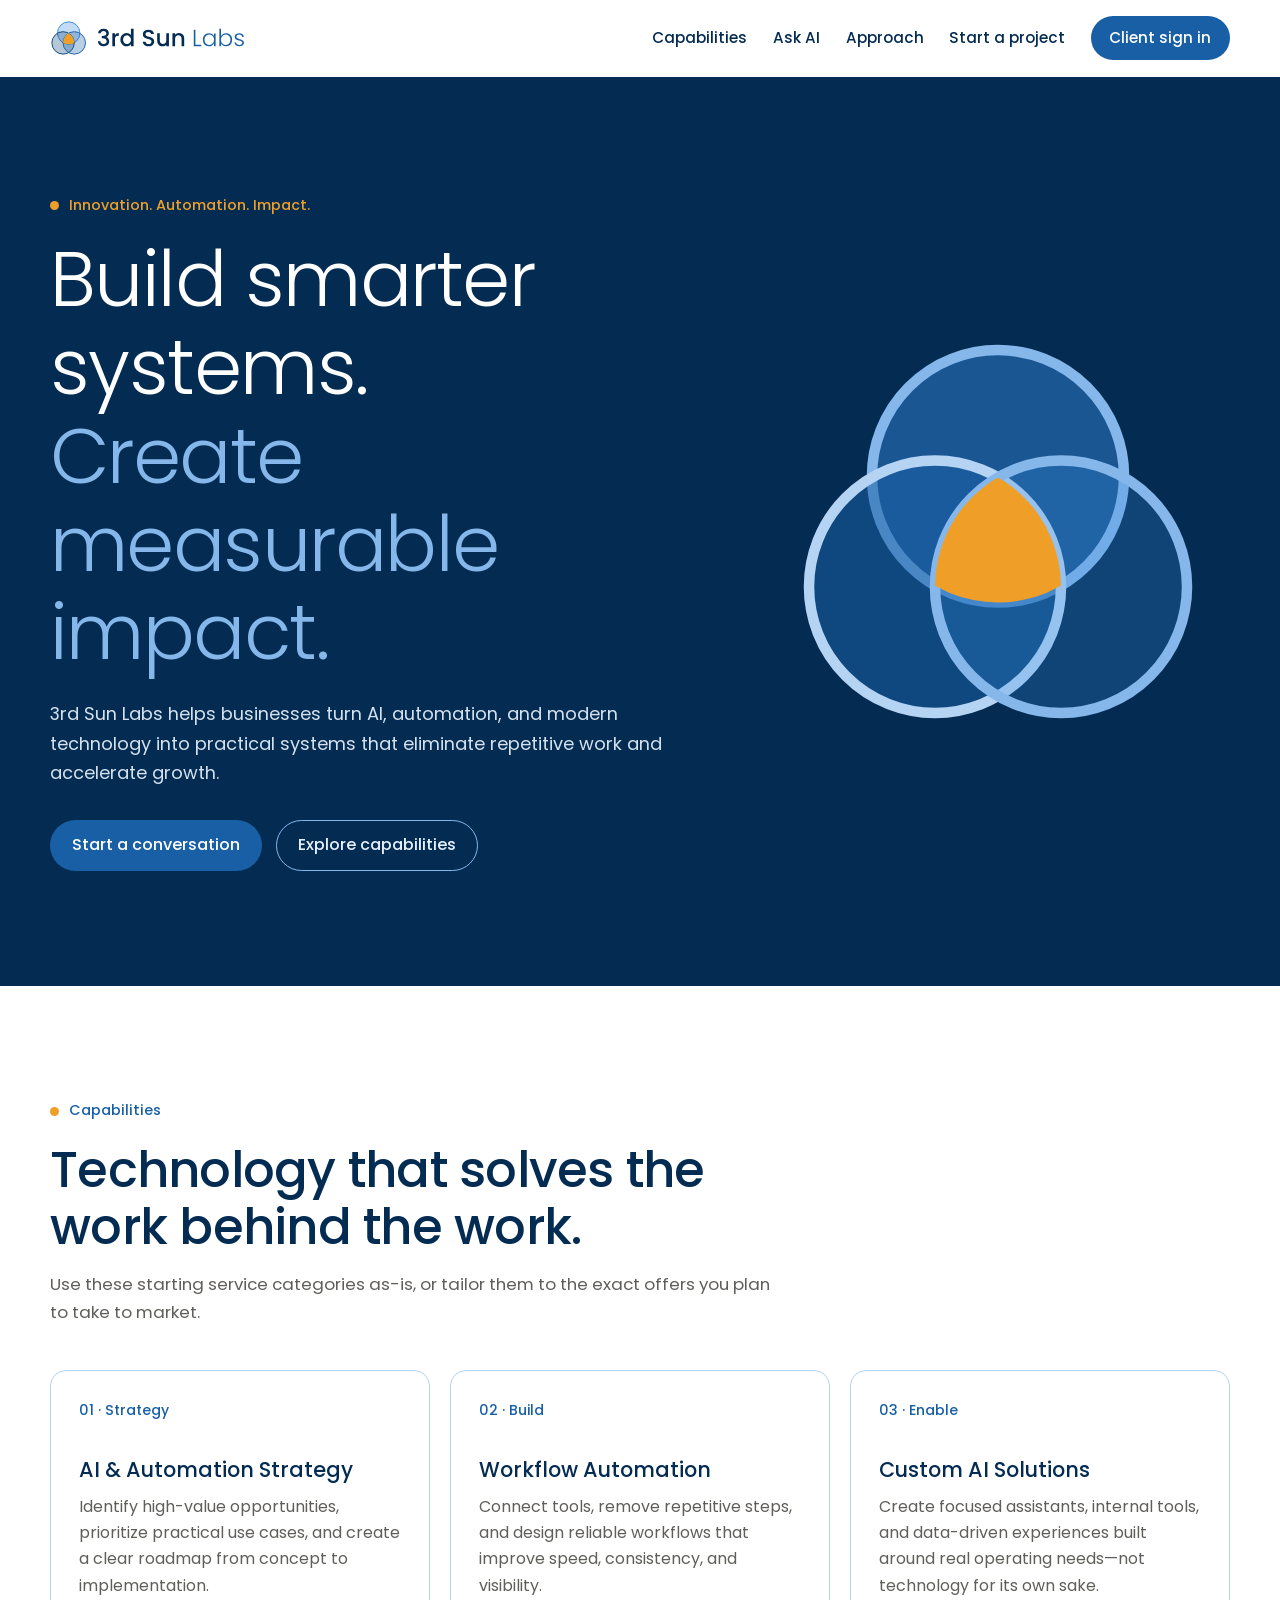
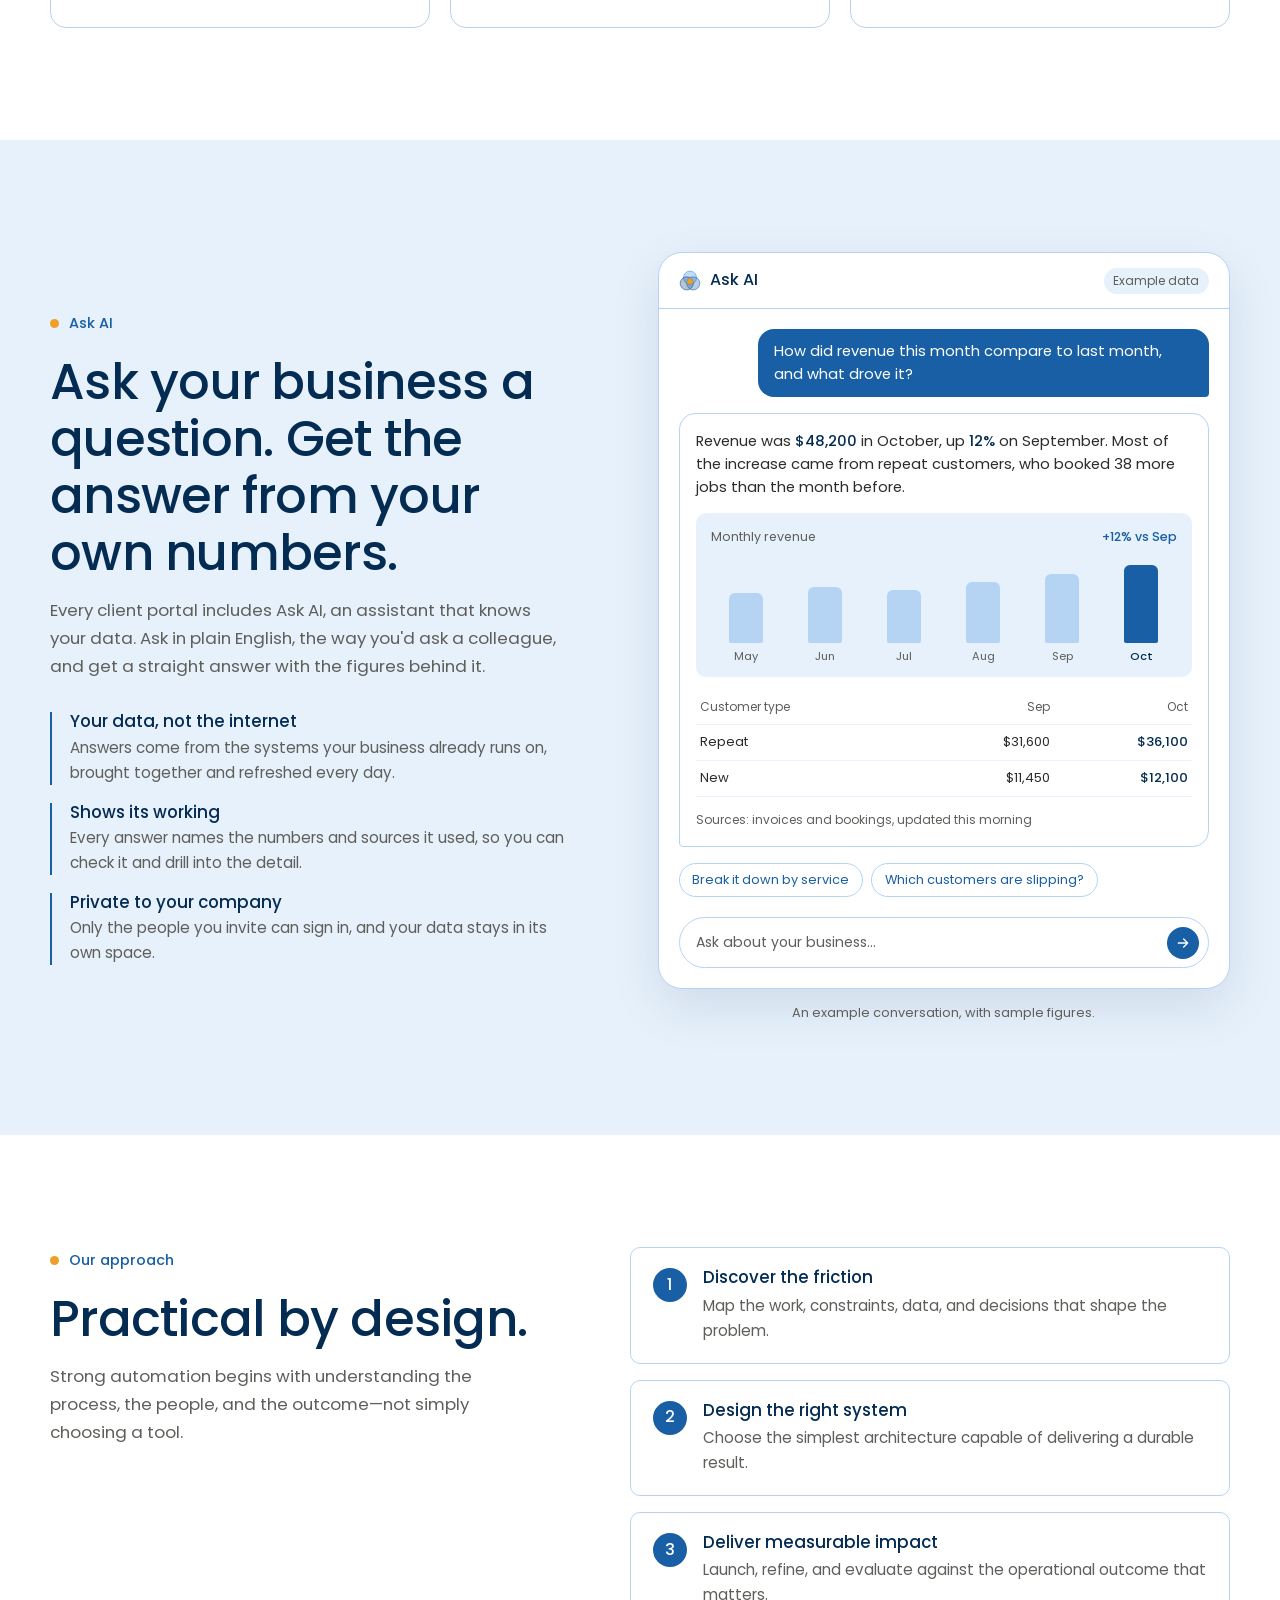
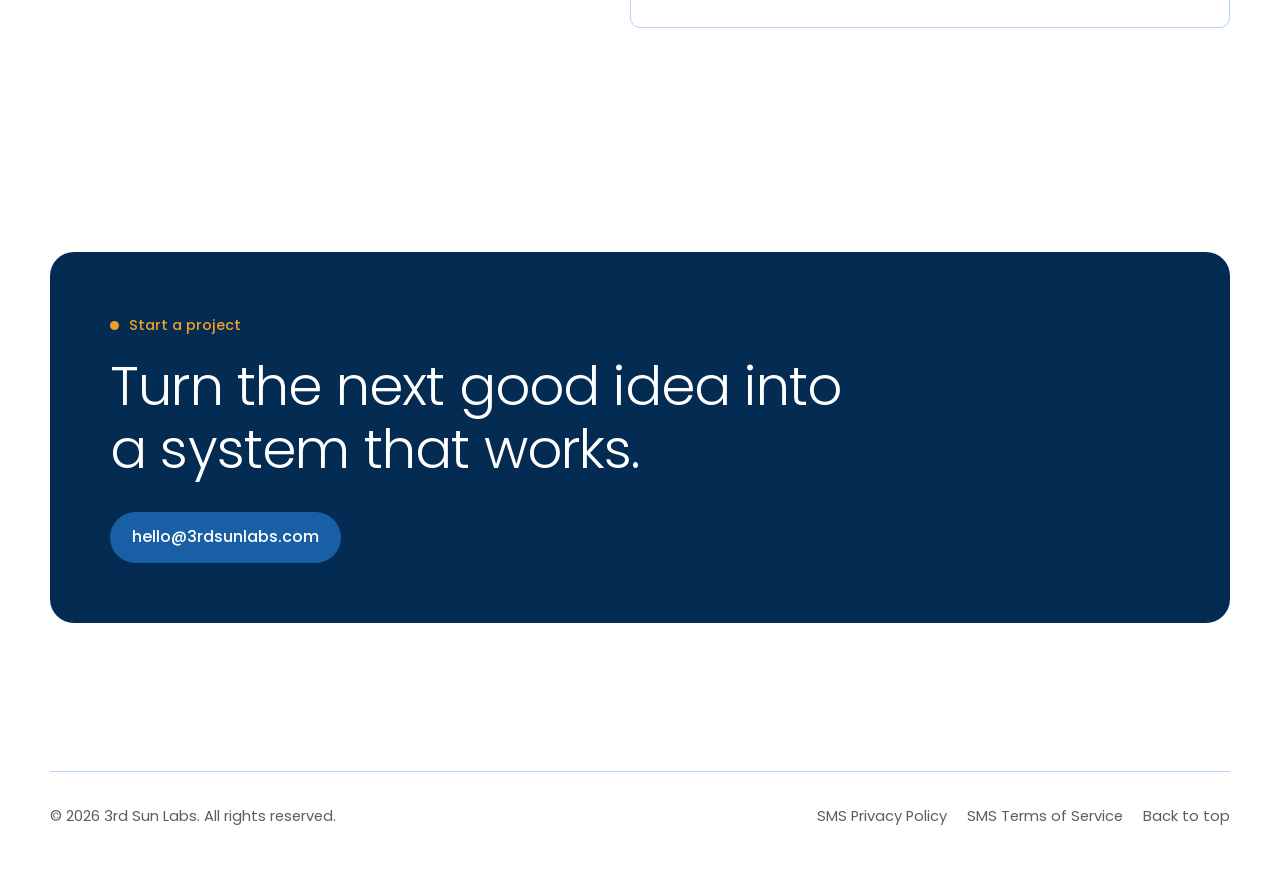
==== commit 2f573fa1: "Shorten the Ask AI example caption Co-Authored-By: Claude Opus 5.5 <noreply@anthropic.com> Claude-Se" ====
--- a/index.html
+++ b/index.html
@@ -17,9 +17,11 @@
   <meta property="og:url" content="https://3rdsunlabs.com/">
   <meta name="twitter:card" content="summary_large_image">
 
-  <link rel="icon" href="/favicon.ico" sizes="any">
-  <link rel="icon" href="/favicon.svg" type="image/svg+xml">
-  <link rel="apple-touch-icon" href="/apple-touch-icon.png">
+  <link rel="icon" href="/favicon.ico?v=2" sizes="any">
+  <link rel="icon" href="/favicon.svg?v=2" type="image/svg+xml">
+  <link rel="icon" href="/favicon-32x32.png?v=2" sizes="32x32" type="image/png">
+  <link rel="icon" href="/favicon-16x16.png?v=2" sizes="16x16" type="image/png">
+  <link rel="apple-touch-icon" href="/apple-touch-icon.png?v=2">
   <link rel="manifest" href="/site.webmanifest">
 
   <link rel="preconnect" href="https://fonts.googleapis.com">
@@ -203,7 +205,7 @@
               </span>
             </div>
           </div>
-          <figcaption id="askDemoCaption">An example conversation, with sample figures for an imaginary business.</figcaption>
+          <figcaption id="askDemoCaption">An example conversation, with sample figures.</figcaption>
         </figure>
       </div>
     </section>
